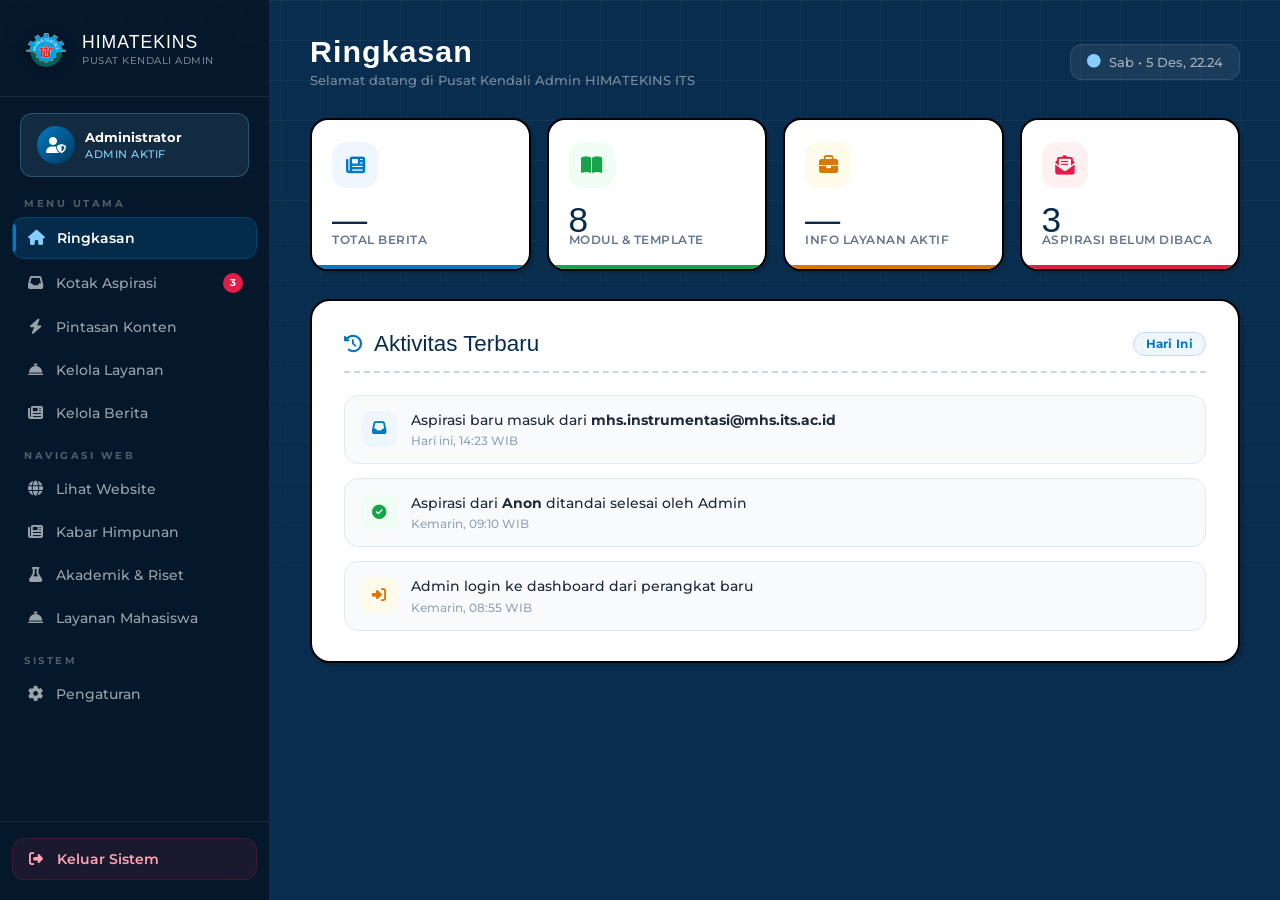
==== admin.html @ 7a8c302e "Add files via upload" ====
<!DOCTYPE html>
<html lang="id">
<head>
    <meta charset="UTF-8">
    <meta name="viewport" content="width=device-width, initial-scale=1.0">
    <title>Dashboard Admin - HIMATEKINS ITS</title>
    <link rel="icon" href="Assets/LOGO HIMATEKINS.png" type="image/png" sizes="any">
    <link href="https://fonts.googleapis.com/css2?family=Montserrat:wght@300;400;500;600;700&display=swap" rel="stylesheet">
    <link rel="stylesheet" href="https://cdnjs.cloudflare.com/ajax/libs/font-awesome/6.4.0/css/all.min.css">
    <!-- Menggunakan style.css proyek untuk variabel & font base -->
    <link rel="stylesheet" href="style.css">

    <style>
        /* ================================================================
           ADMIN DASHBOARD — Internal Style
           Selaras dengan tema HIMATEKINS: biru tua, Amidone, paper-card
        ================================================================ */

        @font-face {
            font-family: 'AmidoneGrotesk';
            src: url('Assets/AmidoneGrotesk.ttf') format('truetype'),
                 url('Assets/AmidoneGrotesk.otf') format('opentype');
            font-weight: normal;
            font-style: normal;
        }

        /* ------ Reset untuk layout admin ------ */
        html, body {
            height: 100%;
            overflow: hidden; /* Scroll hanya di dalam panel */
        }

        body.bg-dark {
            background-color: #092D4E;
        }

        /* Cutting-mat grid overlay (sama seperti bg-dark halaman utama) */
        body.bg-dark::before {
            content: '';
            position: fixed;
            inset: 0;
            z-index: 0;
            pointer-events: none;
            background-image:
                linear-gradient(rgba(255,255,255,0.06) 1px, transparent 1px),
                linear-gradient(90deg, rgba(255,255,255,0.04) 1px, transparent 1px);
            background-size: 40px 40px;
            -webkit-mask-image: linear-gradient(to bottom, rgba(0,0,0,0.9) 0%, rgba(0,0,0,0.2) 60%, transparent 100%);
            mask-image: linear-gradient(to bottom, rgba(0,0,0,0.9) 0%, rgba(0,0,0,0.2) 60%, transparent 100%);
        }

        /* ================================================================
           LAYOUT UTAMA: Sidebar + Main Area
        ================================================================ */
        .admin-shell {
            display: flex;
            height: 100vh;
            position: relative;
            z-index: 1;
        }

        /* ----------------------------------------------------------------
           SIDEBAR
        ---------------------------------------------------------------- */
        .admin-sidebar {
            width: 270px;
            flex-shrink: 0;
            background: rgba(5, 22, 38, 0.85);
            backdrop-filter: blur(20px);
            -webkit-backdrop-filter: blur(20px);
            border-right: 1px solid rgba(255,255,255,0.08);
            display: flex;
            flex-direction: column;
            padding: 0;
            overflow-y: auto;
            transition: width 0.3s ease, transform 0.3s ease;
        }

        /* Sidebar Header / Brand */
        .sidebar-brand {
            padding: 28px 24px 24px;
            border-bottom: 1px solid rgba(255,255,255,0.07);
            display: flex;
            align-items: center;
            gap: 14px;
        }

        .sidebar-brand img {
            width: 44px;
            height: 44px;
            object-fit: contain;
            filter: drop-shadow(0 2px 6px rgba(0,0,0,0.4));
        }

        .sidebar-brand-text .brand-title-admin {
            font-family: 'AmidoneGrotesk', sans-serif;
            color: #FFFFFF;
            font-size: 1.1rem;
            letter-spacing: 1px;
            display: block;
            line-height: 1;
        }

        .sidebar-brand-text .brand-sub-admin {
            font-family: 'Montserrat', sans-serif;
            color: rgba(255,255,255,0.45);
            font-size: 0.6rem;
            font-weight: 500;
            display: block;
            margin-top: 4px;
            letter-spacing: 0.5px;
            text-transform: uppercase;
        }

        /* Admin badge di bawah brand */
        .sidebar-admin-badge {
            margin: 16px 20px 0;
            background: rgba(135,206,250,0.1);
            border: 1px solid rgba(135,206,250,0.25);
            border-radius: 12px;
            padding: 12px 16px;
            display: flex;
            align-items: center;
            gap: 10px;
        }

        .sidebar-admin-badge .badge-avatar {
            width: 38px;
            height: 38px;
            background: linear-gradient(135deg, #0179C2, #00395C);
            border-radius: 50%;
            display: flex;
            align-items: center;
            justify-content: center;
            font-size: 1rem;
            color: #fff;
            flex-shrink: 0;
        }

        .sidebar-admin-badge .badge-info span {
            display: block;
            font-family: 'Montserrat', sans-serif;
        }

        .badge-info .badge-name {
            font-size: 0.82rem;
            font-weight: 700;
            color: #FFFFFF;
        }

        .badge-info .badge-role {
            font-size: 0.68rem;
            color: #87CEFA;
            font-weight: 500;
            margin-top: 2px;
            letter-spacing: 0.5px;
        }

        /* Sidebar Navigation */
        .sidebar-nav {
            padding: 20px 12px;
            flex: 1;
        }

        .sidebar-nav-label {
            font-family: 'Montserrat', sans-serif;
            font-size: 0.62rem;
            font-weight: 700;
            letter-spacing: 2.5px;
            text-transform: uppercase;
            color: rgba(255,255,255,0.3);
            padding: 0 12px;
            margin-bottom: 8px;
            margin-top: 16px;
            display: block;
        }

        .sidebar-nav-label:first-child { margin-top: 0; }

        .nav-item {
            display: flex;
            align-items: center;
            gap: 12px;
            padding: 11px 14px;
            border-radius: 12px;
            cursor: pointer;
            font-family: 'Montserrat', sans-serif;
            font-size: 0.88rem;
            font-weight: 500;
            color: rgba(255,255,255,0.6);
            transition: all 0.22s ease;
            margin-bottom: 3px;
            text-decoration: none;
            position: relative;
            border: none;
            background: transparent;
            width: 100%;
            text-align: left;
        }

        .nav-item i {
            width: 18px;
            text-align: center;
            font-size: 0.95rem;
            transition: color 0.22s ease;
        }

        .nav-item .nav-badge {
            margin-left: auto;
            background: #E11D48;
            color: #fff;
            font-size: 0.65rem;
            font-weight: 700;
            padding: 2px 7px;
            border-radius: 20px;
            line-height: 1.5;
        }

        .nav-item:hover {
            background: rgba(255,255,255,0.07);
            color: #FFFFFF;
        }

        .nav-item.active {
            background: rgba(1,121,194,0.2);
            color: #FFFFFF;
            font-weight: 600;
            border: 1px solid rgba(1,121,194,0.3);
        }

        .nav-item.active i { color: #87CEFA; }

        .nav-item.active::before {
            content: '';
            position: absolute;
            left: 0;
            top: 6px;
            bottom: 6px;
            width: 3px;
            background: #0179C2;
            border-radius: 0 3px 3px 0;
        }

        /* Sidebar Footer */
        .sidebar-footer {
            padding: 16px 12px 20px;
            border-top: 1px solid rgba(255,255,255,0.07);
        }

        .logout-btn {
            display: flex;
            align-items: center;
            gap: 12px;
            padding: 11px 14px;
            border-radius: 12px;
            background: rgba(225, 29, 72, 0.1);
            border: 1px solid rgba(225, 29, 72, 0.2);
            color: #FDA4B4;
            font-family: 'Montserrat', sans-serif;
            font-size: 0.88rem;
            font-weight: 600;
            cursor: pointer;
            transition: all 0.22s ease;
            width: 100%;
            text-align: left;
        }

        .logout-btn:hover {
            background: rgba(225, 29, 72, 0.2);
            color: #FFFFFF;
            border-color: rgba(225, 29, 72, 0.4);
        }

        .logout-btn i { width: 18px; text-align: center; }

        /* ----------------------------------------------------------------
           MAIN CONTENT AREA
        ---------------------------------------------------------------- */
        .admin-main {
            flex: 1;
            overflow-y: auto;
            padding: 36px 40px;
            display: flex;
            flex-direction: column;
            gap: 30px;
        }

        /* Top bar */
        .admin-topbar {
            display: flex;
            align-items: center;
            justify-content: space-between;
            flex-shrink: 0;
        }

        .topbar-title h1 {
            font-family: 'AmidoneGrotesk', sans-serif;
            color: #FFFFFF;
            font-size: 1.9rem;
            letter-spacing: 1px;
            line-height: 1;
        }

        .topbar-title p {
            font-family: 'Montserrat', sans-serif;
            font-size: 0.82rem;
            color: rgba(255,255,255,0.45);
            margin-top: 6px;
            font-weight: 500;
        }

        .topbar-actions {
            display: flex;
            gap: 10px;
            align-items: center;
        }

        .topbar-chip {
            display: flex;
            align-items: center;
            gap: 8px;
            padding: 9px 16px;
            background: rgba(255,255,255,0.07);
            border: 1px solid rgba(255,255,255,0.1);
            border-radius: 12px;
            color: rgba(255,255,255,0.6);
            font-size: 0.82rem;
            font-weight: 500;
            font-family: 'Montserrat', sans-serif;
        }

        .topbar-chip i { font-size: 0.85rem; color: #87CEFA; }

        /* Hamburger mobile untuk sidebar */
        .sidebar-toggle-btn {
            display: none;
            align-items: center;
            justify-content: center;
            width: 38px;
            height: 38px;
            background: rgba(255,255,255,0.08);
            border: 1px solid rgba(255,255,255,0.12);
            border-radius: 10px;
            color: #FFFFFF;
            cursor: pointer;
            font-size: 1rem;
            margin-right: 12px;
            transition: background 0.2s;
            flex-shrink: 0;
        }
        .sidebar-toggle-btn:hover { background: rgba(255,255,255,0.15); }

        /* ================================================================
           PANEL / TAB SECTIONS
        ================================================================ */
        .admin-panel {
            display: none;
            flex-direction: column;
            gap: 28px;
            animation: panelFadeIn 0.3s ease both;
        }

        .admin-panel.active { display: flex; }

        @keyframes panelFadeIn {
            from { opacity: 0; transform: translateY(12px); }
            to   { opacity: 1; transform: translateY(0); }
        }

        /* ================================================================
           PAPER CARD (konsisten dengan halaman utama)
        ================================================================ */
        .paper-card-admin {
            background: #FFFFFF;
            border: 2px solid #000000;
            border-radius: 20px;
            padding: 30px 32px;
            box-shadow: 4px 4px 0px rgba(0,0,0,0.12);
        }

        .paper-card-admin.dark-card {
            background: #072B4D;
            border-color: rgba(255,255,255,0.15);
            color: #FFFFFF;
            box-shadow: none;
        }

        .card-section-title {
            font-family: 'AmidoneGrotesk', sans-serif;
            color: #072B4D;
            font-size: 1.4rem;
            margin-bottom: 22px;
            display: flex;
            align-items: center;
            gap: 12px;
            padding-bottom: 14px;
            border-bottom: 2px dashed #CBD5E1;
        }

        .card-section-title i { color: #0179C2; font-size: 1.1rem; }
        .card-section-title .title-badge {
            margin-left: auto;
            font-family: 'Montserrat', sans-serif;
            font-size: 0.72rem;
            font-weight: 700;
            padding: 4px 12px;
            border-radius: 20px;
            background: #EFF6FF;
            color: #0179C2;
            border: 1px solid #BFDBFE;
            letter-spacing: 0.3px;
        }

        /* ================================================================
           PANEL 1: RINGKASAN / HOME ADMIN
        ================================================================ */

        /* Stat grid */
        .stat-grid {
            display: grid;
            grid-template-columns: repeat(4, 1fr);
            gap: 16px;
        }

        .stat-card {
            background: #FFFFFF;
            border: 2px solid #000000;
            border-radius: 18px;
            padding: 22px 20px;
            display: flex;
            flex-direction: column;
            gap: 14px;
            box-shadow: 3px 3px 0px rgba(0,0,0,0.1);
            transition: transform 0.2s ease, box-shadow 0.2s ease;
            position: relative;
            overflow: hidden;
        }

        .stat-card:hover {
            transform: translateY(-3px);
            box-shadow: 5px 8px 0px rgba(0,0,0,0.12);
        }

        .stat-card::after {
            content: '';
            position: absolute;
            bottom: 0; left: 0; right: 0;
            height: 4px;
            border-radius: 0 0 16px 16px;
        }

        .stat-card.c-blue::after   { background: #0179C2; }
        .stat-card.c-green::after  { background: #16A34A; }
        .stat-card.c-amber::after  { background: #D97706; }
        .stat-card.c-red::after    { background: #E11D48; }

        .stat-icon {
            width: 46px;
            height: 46px;
            border-radius: 14px;
            display: flex;
            align-items: center;
            justify-content: center;
            font-size: 1.2rem;
        }

        .stat-icon.ic-blue  { background: #EFF6FF; color: #0179C2; }
        .stat-icon.ic-green { background: #F0FDF4; color: #16A34A; }
        .stat-icon.ic-amber { background: #FFFBEB; color: #D97706; }
        .stat-icon.ic-red   { background: #FFF1F2; color: #E11D48; }

        .stat-number {
            font-family: 'AmidoneGrotesk', sans-serif;
            font-size: 2.2rem;
            color: #072B4D;
            line-height: 1;
        }

        .stat-label {
            font-family: 'Montserrat', sans-serif;
            font-size: 0.78rem;
            font-weight: 600;
            color: #64748B;
            text-transform: uppercase;
            letter-spacing: 0.5px;
            margin-top: -6px;
        }

        /* Activity feed */
        .activity-feed { display: flex; flex-direction: column; gap: 14px; }

        .activity-item {
            display: flex;
            align-items: flex-start;
            gap: 14px;
            padding: 14px 16px;
            background: #F8FAFC;
            border: 1px solid #E2E8F0;
            border-radius: 14px;
            transition: border-color 0.2s;
        }

        .activity-item:hover { border-color: #0179C2; }

        .activity-icon {
            width: 36px;
            height: 36px;
            border-radius: 10px;
            display: flex;
            align-items: center;
            justify-content: center;
            font-size: 0.9rem;
            flex-shrink: 0;
            margin-top: 1px;
        }

        .activity-icon.ai-blue  { background: #EFF6FF; color: #0179C2; }
        .activity-icon.ai-green { background: #F0FDF4; color: #16A34A; }
        .activity-icon.ai-amber { background: #FFFBEB; color: #D97706; }

        .activity-info {
            flex: 1;
            min-width: 0;
        }

        .activity-info p {
            font-family: 'Montserrat', sans-serif;
            font-size: 0.85rem;
            color: #1E293B;
            font-weight: 500;
            line-height: 1.5;
        }

        .activity-info span {
            font-size: 0.72rem;
            color: #94A3B8;
            font-weight: 500;
        }

        /* ================================================================
           PANEL 2: KOTAK ASPIRASI
        ================================================================ */
        .aspirasi-toolbar {
            display: flex;
            align-items: center;
            gap: 12px;
            margin-bottom: 4px;
        }

        .toolbar-search {
            flex: 1;
            display: flex;
            align-items: center;
            gap: 10px;
            padding: 10px 16px;
            background: #F1F5F9;
            border: 1.5px solid #CBD5E1;
            border-radius: 12px;
            transition: border-color 0.2s;
        }

        .toolbar-search:focus-within { border-color: #0179C2; }
        .toolbar-search i { color: #94A3B8; font-size: 0.9rem; }

        .toolbar-search input {
            border: none;
            background: transparent;
            font-family: 'Montserrat', sans-serif;
            font-size: 0.88rem;
            color: #1E293B;
            outline: none;
            width: 100%;
        }

        .toolbar-search input::placeholder { color: #94A3B8; }

        .toolbar-filter {
            padding: 10px 18px;
            background: #F1F5F9;
            border: 1.5px solid #CBD5E1;
            border-radius: 12px;
            font-family: 'Montserrat', sans-serif;
            font-size: 0.85rem;
            font-weight: 600;
            color: #475569;
            cursor: pointer;
            display: flex;
            align-items: center;
            gap: 8px;
            transition: all 0.2s;
        }

        .toolbar-filter:hover { border-color: #0179C2; color: #0179C2; }

        /* Aspirasi List */
        .aspirasi-list-admin { display: flex; flex-direction: column; gap: 16px; }

        .asp-card {
            background: #F8FAFC;
            border: 1.5px solid #E2E8F0;
            border-radius: 16px;
            padding: 20px 22px;
            transition: all 0.22s ease;
            position: relative;
        }

        .asp-card:hover {
            border-color: #072B4D;
            background: #FFFFFF;
            box-shadow: 0 4px 14px rgba(0,0,0,0.06);
        }

        .asp-card.asp-done {
            opacity: 0.55;
            border-style: dashed;
        }

        .asp-card-header {
            display: flex;
            align-items: center;
            gap: 10px;
            margin-bottom: 12px;
            flex-wrap: wrap;
        }

        .asp-avatar {
            width: 36px;
            height: 36px;
            border-radius: 50%;
            background: linear-gradient(135deg, #0179C2, #00395C);
            display: flex;
            align-items: center;
            justify-content: center;
            color: #fff;
            font-size: 0.85rem;
            flex-shrink: 0;
        }

        .asp-sender {
            flex: 1;
            min-width: 0;
        }

        .asp-sender .asp-name {
            font-family: 'Montserrat', sans-serif;
            font-size: 0.88rem;
            font-weight: 700;
            color: #072B4D;
            display: block;
        }

        .asp-sender .asp-email {
            font-family: 'Montserrat', sans-serif;
            font-size: 0.72rem;
            color: #64748B;
            display: block;
            margin-top: 1px;
        }

        .asp-timestamp {
            font-family: 'Montserrat', sans-serif;
            font-size: 0.72rem;
            color: #94A3B8;
            font-weight: 500;
            white-space: nowrap;
        }

        .asp-status-dot {
            width: 8px;
            height: 8px;
            border-radius: 50%;
            background: #E11D48;
            flex-shrink: 0;
            box-shadow: 0 0 0 3px rgba(225,29,72,0.15);
        }

        .asp-status-dot.done { background: #16A34A; box-shadow: 0 0 0 3px rgba(22,163,74,0.15); }

        .asp-text {
            font-family: 'Montserrat', sans-serif;
            font-size: 0.9rem;
            color: #334155;
            line-height: 1.65;
            margin-bottom: 16px;
            border-left: 3px solid #E2E8F0;
            padding-left: 14px;
        }

        .asp-card-footer {
            display: flex;
            align-items: center;
            gap: 10px;
            flex-wrap: wrap;
        }

        .asp-file-chip {
            display: inline-flex;
            align-items: center;
            gap: 7px;
            padding: 7px 14px;
            background: #EFF6FF;
            color: #0179C2;
            border: 1px solid #BFDBFE;
            border-radius: 8px;
            font-size: 0.8rem;
            font-weight: 600;
            text-decoration: none;
            transition: all 0.2s;
            font-family: 'Montserrat', sans-serif;
        }

        .asp-file-chip:hover { background: #0179C2; color: #fff; border-color: #0179C2; }

        .asp-action-group { display: flex; gap: 8px; margin-left: auto; }

        .asp-btn {
            padding: 8px 16px;
            border-radius: 9px;
            border: 1.5px solid;
            font-family: 'Montserrat', sans-serif;
            font-size: 0.8rem;
            font-weight: 600;
            cursor: pointer;
            display: flex;
            align-items: center;
            gap: 7px;
            transition: all 0.2s;
        }

        .asp-btn.btn-done {
            background: #F0FDF4;
            color: #16A34A;
            border-color: #BBF7D0;
        }

        .asp-btn.btn-done:hover {
            background: #16A34A;
            color: #fff;
            border-color: #16A34A;
        }

        .asp-btn.btn-delete {
            background: #FFF1F2;
            color: #E11D48;
            border-color: #FECDD3;
        }

        .asp-btn.btn-delete:hover {
            background: #E11D48;
            color: #fff;
            border-color: #E11D48;
        }

        .asp-btn.btn-done.is-done {
            background: #DCFCE7;
            color: #15803D;
            border-color: #86EFAC;
        }

        /* Empty state */
        .empty-state {
            text-align: center;
            padding: 50px 20px;
            color: #94A3B8;
        }
        .empty-state i { font-size: 3rem; margin-bottom: 16px; display: block; color: #CBD5E1; }
        .empty-state p { font-size: 0.9rem; font-family: 'Montserrat', sans-serif; font-weight: 500; }

        /* ================================================================
           PANEL 3: PINTASAN MANAJEMEN KONTEN
        ================================================================ */
        .info-banner {
            background: #EFF6FF;
            border: 1.5px solid #BFDBFE;
            border-radius: 14px;
            padding: 16px 20px;
            display: flex;
            align-items: flex-start;
            gap: 14px;
            margin-bottom: 4px;
        }

        .info-banner i { color: #0179C2; font-size: 1.1rem; margin-top: 2px; flex-shrink: 0; }

        .info-banner p {
            font-family: 'Montserrat', sans-serif;
            font-size: 0.85rem;
            color: #1E40AF;
            line-height: 1.6;
            font-weight: 500;
        }

        .shortcut-grid {
            display: grid;
            grid-template-columns: repeat(3, 1fr);
            gap: 20px;
        }

        .shortcut-card {
            background: #FFFFFF;
            border: 2px solid #000000;
            border-radius: 20px;
            padding: 28px 24px;
            text-decoration: none;
            display: flex;
            flex-direction: column;
            gap: 16px;
            box-shadow: 3px 3px 0px rgba(0,0,0,0.1);
            transition: transform 0.2s ease, box-shadow 0.2s ease;
            position: relative;
            overflow: hidden;
        }

        .shortcut-card:hover {
            transform: translateY(-4px) translateX(-2px);
            box-shadow: 6px 8px 0px rgba(0,0,0,0.15);
        }

        .shortcut-card::before {
            content: '';
            position: absolute;
            top: 0; left: 0; right: 0;
            height: 5px;
        }

        .sc-blue::before   { background: linear-gradient(90deg, #0179C2, #3582A9); }
        .sc-teal::before   { background: linear-gradient(90deg, #0D9488, #14B8A6); }
        .sc-violet::before { background: linear-gradient(90deg, #7C3AED, #A78BFA); }

        .shortcut-icon {
            width: 52px;
            height: 52px;
            border-radius: 15px;
            display: flex;
            align-items: center;
            justify-content: center;
            font-size: 1.4rem;
        }

        .shortcut-icon.si-blue   { background: #EFF6FF; color: #0179C2; }
        .shortcut-icon.si-teal   { background: #F0FDFA; color: #0D9488; }
        .shortcut-icon.si-violet { background: #F5F3FF; color: #7C3AED; }

        .shortcut-info h3 {
            font-family: 'AmidoneGrotesk', sans-serif;
            font-size: 1.05rem;
            color: #072B4D;
            margin-bottom: 6px;
        }

        .shortcut-info p {
            font-family: 'Montserrat', sans-serif;
            font-size: 0.8rem;
            color: #64748B;
            line-height: 1.55;
        }

        .shortcut-features {
            display: flex;
            flex-direction: column;
            gap: 7px;
            border-top: 1.5px dashed #E2E8F0;
            padding-top: 14px;
        }

        .shortcut-feature {
            display: flex;
            align-items: center;
            gap: 8px;
            font-family: 'Montserrat', sans-serif;
            font-size: 0.78rem;
            color: #475569;
            font-weight: 500;
        }

        .shortcut-feature i { font-size: 0.7rem; color: #16A34A; }

        .shortcut-link-row {
            display: flex;
            align-items: center;
            justify-content: space-between;
            padding-top: 4px;
        }

        .shortcut-open {
            font-family: 'Montserrat', sans-serif;
            font-size: 0.8rem;
            font-weight: 700;
            color: #0179C2;
            display: flex;
            align-items: center;
            gap: 6px;
        }

        .shortcut-open i { font-size: 0.75rem; transition: transform 0.2s; }
        .shortcut-card:hover .shortcut-open i { transform: translateX(4px); }

        /* ================================================================
           PANEL 4: PENGATURAN
        ================================================================ */
        .settings-grid {
            display: grid;
            grid-template-columns: 1fr 1fr;
            gap: 20px;
        }

        .setting-item {
            display: flex;
            align-items: center;
            justify-content: space-between;
            padding: 18px 20px;
            background: #F8FAFC;
            border: 1px solid #E2E8F0;
            border-radius: 14px;
        }

        .setting-left {
            display: flex;
            align-items: center;
            gap: 14px;
        }

        .setting-icon {
            width: 40px;
            height: 40px;
            border-radius: 12px;
            background: #EFF6FF;
            color: #0179C2;
            display: flex;
            align-items: center;
            justify-content: center;
            font-size: 0.95rem;
        }

        .setting-label {
            font-family: 'Montserrat', sans-serif;
        }

        .setting-label strong {
            font-size: 0.88rem;
            color: #1E293B;
            display: block;
        }

        .setting-label span {
            font-size: 0.75rem;
            color: #94A3B8;
        }

        /* Toggle switch */
        .toggle {
            position: relative;
            width: 44px;
            height: 24px;
        }

        .toggle input { opacity: 0; width: 0; height: 0; }

        .toggle-track {
            position: absolute;
            inset: 0;
            background: #CBD5E1;
            border-radius: 12px;
            cursor: pointer;
            transition: background 0.25s;
        }

        .toggle-track::after {
            content: '';
            position: absolute;
            left: 3px;
            top: 3px;
            width: 18px;
            height: 18px;
            border-radius: 50%;
            background: #fff;
            box-shadow: 0 1px 3px rgba(0,0,0,0.2);
            transition: transform 0.25s;
        }

        .toggle input:checked + .toggle-track { background: #0179C2; }
        .toggle input:checked + .toggle-track::after { transform: translateX(20px); }

        /* ================================================================
           OVERLAY untuk mobile sidebar
        ================================================================ */
        .sidebar-overlay {
            display: none;
            position: fixed;
            inset: 0;
            background: rgba(0,0,0,0.5);
            z-index: 99;
        }

        .sidebar-overlay.visible { display: block; }

        /* ================================================================
           RESPONSIVE
        ================================================================ */
        @media (max-width: 1024px) {
            .stat-grid { grid-template-columns: repeat(2, 1fr); }
            .shortcut-grid { grid-template-columns: repeat(2, 1fr); }
            .settings-grid { grid-template-columns: 1fr; }
        }

        @media (max-width: 900px) {
            html, body { overflow: auto; }

            .admin-sidebar {
                position: fixed;
                left: 0; top: 0; bottom: 0;
                z-index: 100;
                transform: translateX(-100%);
                width: 260px;
            }

            .admin-sidebar.open { transform: translateX(0); }

            .admin-main { padding: 20px 20px; }
            .sidebar-toggle-btn { display: flex; }

            .topbar-chip { display: none; }
        }

        @media (max-width: 600px) {
            .stat-grid { grid-template-columns: 1fr 1fr; }
            .shortcut-grid { grid-template-columns: 1fr; }
            .asp-card-header { flex-wrap: wrap; }
            .asp-action-group { width: 100%; margin-left: 0; }
            .asp-btn { flex: 1; justify-content: center; }
            .admin-main { padding: 16px; }
        }
        /* ================================================================
           PANEL KELOLA LAYANAN
        ================================================================ */
        .layanan-filter-tabs {
            display: flex;
            gap: 8px;
            margin-bottom: 20px;
            flex-wrap: wrap;
        }

        .btn-filter-layanan {
            padding: 9px 20px;
            border-radius: 20px;
            border: 1.5px solid #CBD5E1;
            background: #F1F5F9;
            font-family: 'Montserrat', sans-serif;
            font-size: 0.82rem;
            font-weight: 600;
            color: #475569;
            cursor: pointer;
            transition: all 0.2s;
        }

        .btn-filter-layanan.active,
        .btn-filter-layanan:hover {
            background: #072B4D;
            color: #FFFFFF;
            border-color: #072B4D;
        }

        .layanan-form-grid {
            display: grid;
            grid-template-columns: 1fr 1fr;
            gap: 16px;
            margin-bottom: 20px;
        }

        .layanan-form-grid .full-width { grid-column: 1 / -1; }

        .form-field label {
            display: block;
            font-family: 'Montserrat', sans-serif;
            font-size: 0.78rem;
            font-weight: 700;
            color: #072B4D;
            margin-bottom: 7px;
            text-transform: uppercase;
            letter-spacing: 0.5px;
        }

        .form-field input,
        .form-field select,
        .form-field textarea {
            width: 100%;
            padding: 11px 14px;
            border-radius: 10px;
            border: 1.5px solid #CBD5E1;
            background: #F8FAFC;
            font-family: 'Montserrat', sans-serif;
            font-size: 0.88rem;
            color: #1E293B;
            outline: none;
            transition: border-color 0.2s;
            box-sizing: border-box;
        }

        .form-field input:focus,
        .form-field select:focus,
        .form-field textarea:focus {
            border-color: #0179C2;
            background: #FFFFFF;
        }

        .form-field textarea { resize: vertical; min-height: 80px; }

        .btn-simpan-layanan {
            padding: 12px 28px;
            background: #072B4D;
            color: #FFFFFF;
            border: none;
            border-radius: 12px;
            font-family: 'Montserrat', sans-serif;
            font-size: 0.88rem;
            font-weight: 700;
            cursor: pointer;
            display: flex;
            align-items: center;
            gap: 8px;
            transition: background 0.2s;
        }

        .btn-simpan-layanan:hover { background: #0179C2; }
        .btn-simpan-layanan:disabled { opacity: 0.6; cursor: not-allowed; }

        /* Layanan Admin Card List */
        #list-layanan-admin { display: flex; flex-direction: column; gap: 14px; margin-top: 8px; }

        .layanan-admin-card {
            display: flex;
            align-items: flex-start;
            gap: 16px;
            padding: 18px 20px;
            background: #F8FAFC;
            border: 1.5px solid #E2E8F0;
            border-radius: 14px;
            transition: border-color 0.2s;
        }

        .layanan-admin-card:hover { border-color: #0179C2; background: #FFFFFF; }

        .lac-info { flex: 1; min-width: 0; }

        .lac-badge {
            display: inline-block;
            font-family: 'Montserrat', sans-serif;
            font-size: 0.65rem;
            font-weight: 700;
            padding: 3px 10px;
            border-radius: 20px;
            text-transform: uppercase;
            letter-spacing: 0.5px;
            margin-bottom: 8px;
        }

        .lac-badge--beasiswa { background: #EFF6FF; color: #0179C2; border: 1px solid #BFDBFE; }
        .lac-badge--lomba    { background: #F0FDF4; color: #16A34A; border: 1px solid #BBF7D0; }
        .lac-badge--magang   { background: #FFFBEB; color: #D97706; border: 1px solid #FDE68A; }

        .lac-judul {
            font-size: 1rem;
            color: #072B4D;
            margin-bottom: 5px;
        }

        .lac-desc {
            font-size: 0.82rem;
            color: #64748B;
            line-height: 1.55;
            margin-bottom: 6px;
        }

        .lac-link {
            font-size: 0.78rem;
            color: #0179C2;
            text-decoration: none;
            display: inline-flex;
            align-items: center;
            gap: 5px;
        }

        .lac-link:hover { text-decoration: underline; }

        .lac-hapus {
            padding: 8px 12px;
            background: #FFF1F2;
            border: 1.5px solid #FECDD3;
            border-radius: 10px;
            color: #E11D48;
            cursor: pointer;
            font-size: 0.9rem;
            transition: all 0.2s;
            flex-shrink: 0;
        }

        .lac-hapus:hover { background: #E11D48; color: #fff; border-color: #E11D48; }

        /* Stat layanan live */
        #stat-layanan-aktif { transition: all 0.3s; }

        /* ================================================================
           PANEL KELOLA BERITA
        ================================================================ */
        .berita-form-grid {
            display: grid;
            grid-template-columns: 1fr 1fr;
            gap: 16px;
            margin-bottom: 20px;
        }
        .berita-form-grid .full-width { grid-column: 1 / -1; }

        /* Berita Admin Card List */
        #list-berita-admin { display: flex; flex-direction: column; gap: 14px; margin-top: 8px; }

        .berita-admin-card {
            display: flex;
            align-items: flex-start;
            gap: 16px;
            padding: 18px 20px;
            background: #F8FAFC;
            border: 1.5px solid #E2E8F0;
            border-radius: 14px;
            transition: border-color 0.2s;
        }

        .berita-admin-card:hover { border-color: #0179C2; background: #FFFFFF; }

        .bac-foto {
            width: 90px;
            height: 72px;
            border-radius: 10px;
            object-fit: cover;
            flex-shrink: 0;
            background: #E2E8F0;
            display: flex;
            align-items: center;
            justify-content: center;
            color: #94A3B8;
            font-size: 1.5rem;
            overflow: hidden;
        }

        .bac-foto img { width: 100%; height: 100%; object-fit: cover; }

        .bac-info { flex: 1; min-width: 0; }

        .bac-judul {
            font-size: 1rem;
            color: #072B4D;
            margin-bottom: 5px;
        }

        .bac-kutipan {
            font-family: 'Montserrat', sans-serif;
            font-size: 0.82rem;
            color: #64748B;
            line-height: 1.55;
            margin-bottom: 5px;
            display: -webkit-box;
            -webkit-line-clamp: 2;
            -webkit-box-orient: vertical;
            overflow: hidden;
        }

        .bac-tanggal {
            font-family: 'Montserrat', sans-serif;
            font-size: 0.72rem;
            color: #94A3B8;
        }

        .bac-hapus {
            padding: 8px 12px;
            background: #FFF1F2;
            border: 1.5px solid #FECDD3;
            border-radius: 10px;
            color: #E11D48;
            cursor: pointer;
            font-size: 0.9rem;
            transition: all 0.2s;
            flex-shrink: 0;
        }

        .bac-hapus:hover { background: #E11D48; color: #fff; border-color: #E11D48; }

        /* Preview foto URL */
        .foto-preview-wrap {
            margin-top: 8px;
        }
        .foto-preview-wrap img {
            max-height: 120px;
            border-radius: 10px;
            border: 1.5px solid #E2E8F0;
            display: none;
        }

    </style>
</head>

<body class="bg-dark">
<!-- Overlay untuk tutup sidebar di mobile -->
<div class="sidebar-overlay" id="sidebar-overlay"></div>

<div class="admin-shell">

    <!-- ====================================================
         SIDEBAR
    ==================================================== -->
    <aside class="admin-sidebar" id="admin-sidebar">

        <!-- Brand -->
        <div class="sidebar-brand">
            <img src="Assets/LOGO HIMATEKINS.png" alt="Logo HIMATEKINS">
            <div class="sidebar-brand-text">
                <span class="brand-title-admin">HIMATEKINS</span>
                <span class="brand-sub-admin">Pusat Kendali Admin</span>
            </div>
        </div>

        <!-- Admin Badge -->
        <div class="sidebar-admin-badge">
            <div class="badge-avatar"><i class="fas fa-user-shield"></i></div>
            <div class="badge-info">
                <span class="badge-name" id="sidebar-admin-name">Administrator</span>
                <span class="badge-role">ADMIN AKTIF</span>
            </div>
        </div>

        <!-- Navigation -->
        <nav class="sidebar-nav">
            <span class="sidebar-nav-label">Menu Utama</span>

            <button class="nav-item active" data-target="panel-ringkasan">
                <i class="fas fa-home"></i>
                Ringkasan
            </button>
            <button class="nav-item" data-target="panel-aspirasi">
                <i class="fas fa-inbox"></i>
                Kotak Aspirasi
                <span class="nav-badge" id="badge-aspirasi">3</span>
            </button>
            <button class="nav-item" data-target="panel-pintasan">
                <i class="fas fa-bolt"></i>
                Pintasan Konten
            </button>
            <button class="nav-item" data-target="panel-layanan">
                <i class="fas fa-concierge-bell"></i>
                Kelola Layanan
            </button>
            <button class="nav-item" data-target="panel-berita">
                <i class="fas fa-newspaper"></i>
                Kelola Berita
            </button>

            <span class="sidebar-nav-label">Navigasi Web</span>

            <a href="index.html" class="nav-item" target="_blank">
                <i class="fas fa-globe"></i>
                Lihat Website
            </a>
            <a href="kabar.html" class="nav-item" target="_blank">
                <i class="fas fa-newspaper"></i>
                Kabar Himpunan
            </a>
            <a href="akademik.html" class="nav-item" target="_blank">
                <i class="fas fa-flask"></i>
                Akademik & Riset
            </a>
            <a href="layanan.html" class="nav-item" target="_blank">
                <i class="fas fa-concierge-bell"></i>
                Layanan Mahasiswa
            </a>

            <span class="sidebar-nav-label">Sistem</span>

            <button class="nav-item" data-target="panel-pengaturan">
                <i class="fas fa-cog"></i>
                Pengaturan
            </button>
        </nav>

        <!-- Logout -->
        <div class="sidebar-footer">
            <button class="logout-btn" id="btn-logout">
                <i class="fas fa-sign-out-alt"></i>
                Keluar Sistem
            </button>
        </div>

    </aside>

    <!-- ====================================================
         MAIN CONTENT
    ==================================================== -->
    <main class="admin-main">

        <!-- TOP BAR -->
        <div class="admin-topbar">
            <div style="display:flex; align-items:center; gap:0;">
                <button class="sidebar-toggle-btn" id="sidebar-toggle">
                    <i class="fas fa-bars"></i>
                </button>
                <div class="topbar-title">
                    <h1 class="font-amidone" id="topbar-heading">Ringkasan</h1>
                    <p class="font-montserrat" id="topbar-sub">Selamat datang di Pusat Kendali Admin HIMATEKINS ITS</p>
                </div>
            </div>
            <div class="topbar-actions">
                <div class="topbar-chip font-montserrat">
                    <i class="fas fa-circle"></i>
                    <span id="topbar-datetime">—</span>
                </div>
            </div>
        </div>

        <!-- ============================================================
             PANEL 1: RINGKASAN
        ============================================================ -->
        <div class="admin-panel active" id="panel-ringkasan">

            <!-- Stat Cards -->
            <div class="stat-grid">
                <div class="stat-card c-blue">
                    <div class="stat-icon ic-blue"><i class="fas fa-newspaper"></i></div>
                    <div>
                        <div class="stat-number font-amidone" id="stat-total-berita">—</div>
                        <div class="stat-label font-montserrat">Total Berita</div>
                    </div>
                </div>
                <div class="stat-card c-green">
                    <div class="stat-icon ic-green"><i class="fas fa-book-open"></i></div>
                    <div>
                        <div class="stat-number font-amidone">8</div>
                        <div class="stat-label font-montserrat">Modul & Template</div>
                    </div>
                </div>
                <div class="stat-card c-amber">
                    <div class="stat-icon ic-amber"><i class="fas fa-briefcase"></i></div>
                    <div>
                        <div class="stat-number font-amidone" id="stat-layanan-aktif">—</div>
                        <div class="stat-label font-montserrat">Info Layanan Aktif</div>
                    </div>
                </div>
                <div class="stat-card c-red">
                    <div class="stat-icon ic-red"><i class="fas fa-envelope-open-text"></i></div>
                    <div>
                        <div class="stat-number font-amidone" id="stat-asp-belum">3</div>
                        <div class="stat-label font-montserrat">Aspirasi Belum Dibaca</div>
                    </div>
                </div>
            </div>

            <!-- Aktivitas Terbaru -->
            <div class="paper-card-admin">
                <div class="card-section-title font-amidone">
                    <i class="fas fa-clock-rotate-left"></i>
                    Aktivitas Terbaru
                    <span class="title-badge">Hari Ini</span>
                </div>
                <div class="activity-feed">
                    <div class="activity-item">
                        <div class="activity-icon ai-blue"><i class="fas fa-inbox"></i></div>
                        <div class="activity-info">
                            <p>Aspirasi baru masuk dari <strong>mhs.instrumentasi@mhs.its.ac.id</strong></p>
                            <span>Hari ini, 14:23 WIB</span>
                        </div>
                    </div>
                    <div class="activity-item">
                        <div class="activity-icon ai-green"><i class="fas fa-check-circle"></i></div>
                        <div class="activity-info">
                            <p>Aspirasi dari <strong>Anon</strong> ditandai selesai oleh Admin</p>
                            <span>Kemarin, 09:10 WIB</span>
                        </div>
                    </div>
                    <div class="activity-item">
                        <div class="activity-icon ai-amber"><i class="fas fa-sign-in-alt"></i></div>
                        <div class="activity-info">
                            <p>Admin login ke dashboard dari perangkat baru</p>
                            <span>Kemarin, 08:55 WIB</span>
                        </div>
                    </div>
                </div>
            </div>

        </div>

        <!-- ============================================================
             PANEL 2: KOTAK ASPIRASI
        ============================================================ -->
        <div class="admin-panel" id="panel-aspirasi">
            <div class="paper-card-admin">
                <div class="card-section-title font-amidone">
                    <i class="fas fa-inbox"></i>
                    Kotak Aspirasi Masuk
                    <span class="title-badge" id="asp-count-badge">3 Belum Dibaca</span>
                </div>

                <!-- Toolbar -->
                <div class="aspirasi-toolbar">
                    <div class="toolbar-search">
                        <i class="fas fa-search"></i>
                        <input type="text" id="asp-search" placeholder="Cari aspirasi...">
                    </div>
                    <button class="toolbar-filter font-montserrat" id="btn-filter-all">
                        <i class="fas fa-filter"></i> Semua
                    </button>
                    <button class="toolbar-filter font-montserrat" id="btn-filter-unread">
                        <i class="fas fa-dot-circle"></i> Belum Selesai
                    </button>
                </div>

                <!-- Aspirasi Cards — diisi otomatis dari Firestore -->
                <div class="aspirasi-list-admin" id="asp-list">
                    <p class="font-montserrat" style="color:#94A3B8; text-align:center; padding:30px 0;">
                        <i class="fas fa-spinner fa-spin" style="font-size:1.5rem; display:block; margin-bottom:10px;"></i>
                        Memuat aspirasi...
                    </p>
                </div>
            </div>
        </div>

        <!-- ============================================================
             PANEL 3: PINTASAN KONTEN
        ============================================================ -->
        <div class="admin-panel" id="panel-pintasan">

            <div class="info-banner">
                <i class="fas fa-info-circle"></i>
                <p class="font-montserrat">
                    <strong>Cara Kerja Manajemen Konten:</strong> Tombol <strong>Tambah (+)</strong>, <strong>Edit</strong>, dan <strong>Hapus</strong> akan otomatis muncul di halaman terkait saat Anda terdeteksi sebagai Admin. Klik kartu di bawah untuk langsung menuju halaman pengelolaan konten.
                </p>
            </div>

            <div class="shortcut-grid">

                <!-- Kabar Himpunan -->
                <a href="kabar.html" class="shortcut-card sc-blue" target="_blank">
                    <div class="shortcut-icon si-blue"><i class="fas fa-newspaper"></i></div>
                    <div class="shortcut-info">
                        <h3>Kabar Himpunan</h3>
                        <p>Kelola berita, rilis resmi, dan dokumentasi kegiatan HIMATEKINS ITS.</p>
                    </div>
                    <div class="shortcut-features">
                        <div class="shortcut-feature font-montserrat">
                            <i class="fas fa-check-circle"></i> Tambah berita baru
                        </div>
                        <div class="shortcut-feature font-montserrat">
                            <i class="fas fa-check-circle"></i> Edit & hapus berita
                        </div>
                        <div class="shortcut-feature font-montserrat">
                            <i class="fas fa-check-circle"></i> Upload foto dokumentasi
                        </div>
                    </div>
                    <div class="shortcut-link-row">
                        <span class="shortcut-open font-montserrat">
                            Buka Kabar.html <i class="fas fa-arrow-right"></i>
                        </span>
                    </div>
                </a>

                <!-- Akademik & Riset -->
                <a href="akademik.html" class="shortcut-card sc-teal" target="_blank">
                    <div class="shortcut-icon si-teal"><i class="fas fa-flask"></i></div>
                    <div class="shortcut-info">
                        <h3>Akademik & Riset</h3>
                        <p>Upload dan kelola modul praktikum, template laporan, serta profil laboratorium.</p>
                    </div>
                    <div class="shortcut-features">
                        <div class="shortcut-feature font-montserrat">
                            <i class="fas fa-check-circle"></i> Upload modul baru
                        </div>
                        <div class="shortcut-feature font-montserrat">
                            <i class="fas fa-check-circle"></i> Update template laporan
                        </div>
                        <div class="shortcut-feature font-montserrat">
                            <i class="fas fa-check-circle"></i> Edit profil laboratorium
                        </div>
                    </div>
                    <div class="shortcut-link-row">
                        <span class="shortcut-open font-montserrat">
                            Buka Akademik.html <i class="fas fa-arrow-right"></i>
                        </span>
                    </div>
                </a>

                <!-- Layanan Mahasiswa -->
                <a href="layanan.html" class="shortcut-card sc-violet" target="_blank">
                    <div class="shortcut-icon si-violet"><i class="fas fa-concierge-bell"></i></div>
                    <div class="shortcut-info">
                        <h3>Layanan Mahasiswa</h3>
                        <p>Tambah dan perbarui informasi beasiswa, lowongan magang, dan info lomba/kompetisi.</p>
                    </div>
                    <div class="shortcut-features">
                        <div class="shortcut-feature font-montserrat">
                            <i class="fas fa-check-circle"></i> Tambah info beasiswa
                        </div>
                        <div class="shortcut-feature font-montserrat">
                            <i class="fas fa-check-circle"></i> Post lowongan magang baru
                        </div>
                        <div class="shortcut-feature font-montserrat">
                            <i class="fas fa-check-circle"></i> Update info lomba
                        </div>
                    </div>
                    <div class="shortcut-link-row">
                        <span class="shortcut-open font-montserrat">
                            Buka Layanan.html <i class="fas fa-arrow-right"></i>
                        </span>
                    </div>
                </a>

            </div>
        </div>

        <!-- ============================================================
             PANEL 4: PENGATURAN
        ============================================================ -->
        <div class="admin-panel" id="panel-pengaturan">
            <div class="paper-card-admin">
                <div class="card-section-title font-amidone">
                    <i class="fas fa-cog"></i>
                    Pengaturan Sistem
                </div>
                <div class="settings-grid">
                    <div class="setting-item">
                        <div class="setting-left">
                            <div class="setting-icon"><i class="fas fa-bell"></i></div>
                            <div class="setting-label">
                                <strong class="font-montserrat">Notifikasi Email</strong>
                                <span class="font-montserrat">Kirim email saat aspirasi baru masuk</span>
                            </div>
                        </div>
                        <label class="toggle">
                            <input type="checkbox" checked>
                            <div class="toggle-track"></div>
                        </label>
                    </div>
                    <div class="setting-item">
                        <div class="setting-left">
                            <div class="setting-icon"><i class="fas fa-user-secret"></i></div>
                            <div class="setting-label">
                                <strong class="font-montserrat">Izinkan Kiriman Anonim</strong>
                                <span class="font-montserrat">Mahasiswa boleh kirim aspirasi tanpa nama</span>
                            </div>
                        </div>
                        <label class="toggle">
                            <input type="checkbox" checked>
                            <div class="toggle-track"></div>
                        </label>
                    </div>
                    <div class="setting-item">
                        <div class="setting-left">
                            <div class="setting-icon"><i class="fas fa-paperclip"></i></div>
                            <div class="setting-label">
                                <strong class="font-montserrat">Izinkan Lampiran File</strong>
                                <span class="font-montserrat">Mahasiswa dapat melampirkan file</span>
                            </div>
                        </div>
                        <label class="toggle">
                            <input type="checkbox" checked>
                            <div class="toggle-track"></div>
                        </label>
                    </div>
                    <div class="setting-item">
                        <div class="setting-left">
                            <div class="setting-icon"><i class="fas fa-shield-alt"></i></div>
                            <div class="setting-label">
                                <strong class="font-montserrat">Mode Maintenance</strong>
                                <span class="font-montserrat">Sembunyikan website dari publik</span>
                            </div>
                        </div>
                        <label class="toggle">
                            <input type="checkbox">
                            <div class="toggle-track"></div>
                        </label>
                    </div>
                </div>
            </div>

            <!-- Info Akun -->
            <div class="paper-card-admin">
                <div class="card-section-title font-amidone">
                    <i class="fas fa-id-card"></i>
                    Info Akun Admin
                </div>
                <div style="display:flex; flex-direction:column; gap:14px;">
                    <div class="setting-item">
                        <div class="setting-left">
                            <div class="setting-icon"><i class="fas fa-envelope"></i></div>
                            <div class="setting-label">
                                <strong class="font-montserrat">Email Admin</strong>
                                <span class="font-montserrat" id="settings-email">—</span>
                            </div>
                        </div>
                    </div>
                    <div class="setting-item">
                        <div class="setting-left">
                            <div class="setting-icon"><i class="fas fa-database"></i></div>
                            <div class="setting-label">
                                <strong class="font-montserrat">Database</strong>
                                <span class="font-montserrat">Firebase Firestore (Siap diintegrasikan)</span>
                            </div>
                        </div>
                        <span style="font-size:0.75rem;color:#16A34A;font-weight:700;font-family:'Montserrat',sans-serif;background:#F0FDF4;padding:4px 10px;border-radius:8px;border:1px solid #BBF7D0;">
                            SIAP
                        </span>
                    </div>
                </div>
            </div>
        </div>

        <!-- ============================================================
             PANEL 5: KELOLA LAYANAN (Beasiswa, Lomba, Magang)
        ============================================================ -->
        <div class="admin-panel" id="panel-layanan">

            <!-- Form Tambah -->
            <div class="paper-card-admin">
                <div class="card-section-title font-amidone">
                    <i class="fas fa-plus-circle"></i>
                    Tambah Info Baru
                </div>
                <form id="form-tambah-layanan">
                    <div class="layanan-form-grid">
                        <div class="form-field">
                            <label>Judul</label>
                            <input type="text" id="inp-judul" required placeholder="Contoh: Beasiswa Djarum 2026">
                        </div>
                        <div class="form-field">
                            <label>Kategori</label>
                            <select id="inp-kategori" required>
                                <option value="beasiswa">Beasiswa</option>
                                <option value="lomba">Lomba</option>
                                <option value="magang">Magang</option>
                            </select>
                        </div>
                        <div class="form-field full-width">
                            <label>Deskripsi</label>
                            <textarea id="inp-deskripsi" required placeholder="Tulis detail informasi di sini..."></textarea>
                        </div>
                        <div class="form-field full-width">
                            <label>Link (opsional)</label>
                            <input type="url" id="inp-link" placeholder="https://...">
                        </div>
                    </div>
                    <button type="submit" class="btn-simpan-layanan font-montserrat">
                        <i class="fas fa-save"></i> Simpan ke Database
                    </button>
                </form>
            </div>

            <!-- List Data -->
            <div class="paper-card-admin">
                <div class="card-section-title font-amidone">
                    <i class="fas fa-list"></i>
                    Data Tersimpan
                    <span class="title-badge" id="badge-jumlah-layanan">0 item</span>
                </div>

                <div class="layanan-filter-tabs">
                    <button class="btn-filter-layanan active" data-kategori="beasiswa">Beasiswa</button>
                    <button class="btn-filter-layanan" data-kategori="lomba">Lomba</button>
                    <button class="btn-filter-layanan" data-kategori="magang">Magang</button>
                </div>

                <div id="list-layanan-admin">
                    <p class="font-montserrat" style="color:#94A3B8; padding:20px 0;">Memuat data...</p>
                </div>
            </div>

        </div>

        <!-- ============================================================
             PANEL 6: KELOLA BERITA (Kabar Himpunan)
        ============================================================ -->
        <div class="admin-panel" id="panel-berita">

            <!-- Form Tambah Berita -->
            <div class="paper-card-admin">
                <div class="card-section-title font-amidone">
                    <i class="fas fa-plus-circle"></i>
                    Tambah Berita Baru
                </div>
                <form id="form-tambah-berita">
                    <div class="berita-form-grid">
                        <div class="form-field full-width">
                            <label>Judul Berita</label>
                            <input type="text" id="b-judul" required placeholder="Contoh: Verenigen 9.0">
                        </div>
                        <div class="form-field full-width">
                            <label>Kutipan Singkat</label>
                            <input type="text" id="b-kutipan" required placeholder="Ringkasan 1-2 kalimat untuk ditampilkan di halaman berita">
                        </div>
                        <div class="form-field full-width">
                            <label>Isi Berita Lengkap</label>
                            <textarea id="b-konten" rows="5" required placeholder="Tulis isi berita lengkap di sini..."></textarea>
                        </div>
                        <div class="form-field full-width">
                            <label>URL Foto (opsional)</label>
                            <input type="url" id="b-foto" placeholder="https://... (link gambar dari Google Drive, Imgur, dll)"
                                oninput="prevBeritaFoto(this.value)">
                            <div class="foto-preview-wrap">
                                <img id="preview-foto-berita" src="" alt="preview">
                            </div>
                        </div>
                    </div>
                    <button type="submit" class="btn-simpan-layanan font-montserrat">
                        <i class="fas fa-save"></i> Simpan Berita
                    </button>
                </form>
            </div>

            <!-- List Berita -->
            <div class="paper-card-admin">
                <div class="card-section-title font-amidone">
                    <i class="fas fa-list"></i>
                    Daftar Berita
                    <span class="title-badge" id="badge-jumlah-berita">0 berita</span>
                </div>
                <div id="list-berita-admin">
                    <p class="font-montserrat" style="color:#94A3B8; padding:20px 0;">Memuat data...</p>
                </div>
            </div>

        </div>

    </main><!-- /.admin-main -->
</div><!-- /.admin-shell -->


<script>
    /* ================================================================
       JAVASCRIPT ADMIN DASHBOARD
       Semua logic tab, aspirasi, sidebar, clock, dan stub Firebase
    ================================================================ */

    // ----------------------------------------------------------------
    // 1. LIVE CLOCK
    // ----------------------------------------------------------------
    function updateClock() {
        const now = new Date();
        const opts = { weekday:'short', day:'numeric', month:'short', hour:'2-digit', minute:'2-digit' };
        document.getElementById('topbar-datetime').textContent =
            now.toLocaleDateString('id-ID', opts).replace(',', ' •');
    }
    updateClock();
    setInterval(updateClock, 60000);

    // ----------------------------------------------------------------
    // 2. TAB / PANEL SYSTEM
    // ----------------------------------------------------------------
    const panelMeta = {
        'panel-ringkasan': { title: 'Ringkasan',        sub: 'Selamat datang di Pusat Kendali Admin HIMATEKINS ITS' },
        'panel-aspirasi':  { title: 'Kotak Aspirasi',   sub: 'Baca dan kelola aspirasi yang dikirim mahasiswa' },
        'panel-pintasan':  { title: 'Pintasan Konten',  sub: 'Akses cepat halaman manajemen konten website' },
        'panel-layanan':   { title: 'Kelola Layanan',   sub: 'Tambah dan hapus info Beasiswa, Lomba, dan Magang' },
        'panel-berita':    { title: 'Kelola Berita',    sub: 'Tambah dan hapus berita & rilis di halaman Kabar Himpunan' },
        'panel-pengaturan':{ title: 'Pengaturan',       sub: 'Konfigurasi sistem dan pengaturan akun admin' },
    };

    document.querySelectorAll('.nav-item[data-target]').forEach(btn => {
        btn.addEventListener('click', function () {
            const targetId = this.dataset.target;

            // Update active nav
            document.querySelectorAll('.nav-item[data-target]').forEach(b => b.classList.remove('active'));
            this.classList.add('active');

            // Switch panel
            document.querySelectorAll('.admin-panel').forEach(p => p.classList.remove('active'));
            const target = document.getElementById(targetId);
            if (target) target.classList.add('active');

            // Update topbar text
            const meta = panelMeta[targetId];
            if (meta) {
                document.getElementById('topbar-heading').textContent = meta.title;
                document.getElementById('topbar-sub').textContent = meta.sub;
            }

            // Tutup sidebar di mobile setelah pilih menu
            if (window.innerWidth < 900) closeSidebar();
        });
    });

    // ----------------------------------------------------------------
    // 3. MOBILE SIDEBAR TOGGLE
    // ----------------------------------------------------------------
    const sidebar = document.getElementById('admin-sidebar');
    const overlay = document.getElementById('sidebar-overlay');

    document.getElementById('sidebar-toggle').addEventListener('click', () => {
        sidebar.classList.toggle('open');
        overlay.classList.toggle('visible');
    });

    overlay.addEventListener('click', closeSidebar);

    function closeSidebar() {
        sidebar.classList.remove('open');
        overlay.classList.remove('visible');
    }

    // ----------------------------------------------------------------
    // 4. KOTAK ASPIRASI — logic dipindah ke Firebase module di bawah
    // ----------------------------------------------------------------

    // Preview foto berita saat URL diketik
    function prevBeritaFoto(url) {
        const img = document.getElementById('preview-foto-berita');
        if (!img) return;
        if (url && url.startsWith('http')) {
            img.src = url;
            img.style.display = 'block';
            img.onerror = () => { img.style.display = 'none'; };
        } else {
            img.style.display = 'none';
        }
    }

    function updateBadgeCounts(belum) {
        const badgeEl    = document.getElementById('badge-aspirasi');
        const statEl     = document.getElementById('stat-asp-belum');
        const aspCountEl = document.getElementById('asp-count-badge');
        if (badgeEl)    { badgeEl.textContent = belum > 0 ? belum : ''; badgeEl.style.display = belum > 0 ? 'inline-block' : 'none'; }
        if (statEl)     statEl.textContent  = belum;
        if (aspCountEl) aspCountEl.textContent = belum + ' Belum Dibaca';
    }

    // Search filter (bekerja pada DOM yang dirender Firestore)
    document.getElementById('asp-search').addEventListener('input', function () {
        const q = this.value.toLowerCase();
        document.querySelectorAll('.asp-card').forEach(card => {
            const text  = card.querySelector('.asp-text')?.textContent.toLowerCase() || '';
            const name  = card.querySelector('.asp-name')?.textContent.toLowerCase() || '';
            card.style.display = (text.includes(q) || name.includes(q)) ? '' : 'none';
        });
    });

    document.getElementById('btn-filter-all').addEventListener('click', () => {
        document.querySelectorAll('.asp-card').forEach(c => c.style.display = '');
    });

    document.getElementById('btn-filter-unread').addEventListener('click', () => {
        document.querySelectorAll('.asp-card').forEach(card => {
            card.style.display = card.dataset.status === 'pending' ? '' : 'none';
        });
    });

    // ================================================================
    // 5. FIREBASE AUTH — Proteksi halaman & info user
    // ================================================================
    // (dihandle di module script di bawah)

</script>

<!--
    Script Firebase HARUS type="module" dan diletakkan terpisah
    karena menggunakan import/export ES Module
-->
<script type="module">
    import { onAuthStateChanged, signOut }
        from "https://www.gstatic.com/firebasejs/10.12.0/firebase-auth.js";
    import {
        collection, addDoc, getDocs, deleteDoc, doc, serverTimestamp, query, orderBy, updateDoc
    } from "https://www.gstatic.com/firebasejs/10.12.0/firebase-firestore.js";
    import { auth, db } from "./firebase-config.js";

    // ── A. Cek login ─────────────────────────────────────────────
    onAuthStateChanged(auth, (user) => {
        if (!user) {
            window.location.href = "login.html";
        } else {
            const nameEl  = document.getElementById('sidebar-admin-name');
            const emailEl = document.getElementById('settings-email');
            if (nameEl)  nameEl.textContent  = user.displayName || user.email;
            if (emailEl) emailEl.textContent = user.email;

            // Muat aspirasi setelah login terverifikasi
            muatAspirasi();
            updateStatBerita();
        }
    });

    // ── B. Logout ─────────────────────────────────────────────────
    document.getElementById('btn-logout').addEventListener('click', async () => {
        if (confirm('Yakin ingin keluar dari dashboard admin?')) {
            await signOut(auth);
            window.location.href = "login.html";
        }
    });

    // ================================================================
    // FIRESTORE — Aspirasi Real-time
    // Koleksi: "aspirasi" → { nama, email, pesan, lampiran, status, createdAt }
    // ================================================================

    function formatWaktu(ts) {
        if (!ts) return '—';
        const d = ts.toDate ? ts.toDate() : new Date(ts);
        const now = new Date();
        const diffMs = now - d;
        const diffH  = diffMs / 3600000;
        const diffD  = diffMs / 86400000;

        const jam = d.toLocaleTimeString('id-ID', { hour: '2-digit', minute: '2-digit' });
        if (diffH < 24)   return `Hari ini, ${jam}`;
        if (diffD < 2)    return `Kemarin, ${jam}`;
        return `${Math.floor(diffD)} hari lalu, ${jam}`;
    }

    function buatKartuAspirasi(id, data) {
        const isAnon   = !data.nama || data.nama.toLowerCase() === 'anonim';
        const isDone   = data.status === 'done';
        const avatarIcon = isAnon ? 'fa-user-secret' : 'fa-user';
        const emailTeks  = isAnon ? '— Nama disembunyikan —' : (data.email || '—');

        return `
        <div class="asp-card ${isDone ? 'asp-done' : ''}" data-status="${data.status || 'pending'}" data-id="${id}">
            <div class="asp-card-header">
                <div class="asp-avatar"><i class="fas ${avatarIcon}"></i></div>
                <div class="asp-sender">
                    <span class="asp-name">${data.nama || 'Anonim'}</span>
                    <span class="asp-email">${emailTeks}</span>
                </div>
                <span class="asp-timestamp">${formatWaktu(data.createdAt)}</span>
                <div class="asp-status-dot ${isDone ? 'done' : ''}" id="dot-${id}"></div>
            </div>
            <p class="asp-text font-montserrat">"${data.pesan || ''}"</p>
            <div class="asp-card-footer">
                ${data.lampiran ? `
                <span class="asp-file-chip font-montserrat">
                    <i class="fas fa-paperclip"></i> ${data.lampiran}
                </span>` : ''}
                <div class="asp-action-group" ${!data.lampiran ? 'style="margin-left:0;"' : ''}>
                    <button class="asp-btn btn-done font-montserrat ${isDone ? 'is-done' : ''}"
                        onclick="window._tandaiSelesai('${id}')" ${isDone ? 'disabled' : ''}>
                        <i class="fas ${isDone ? 'fa-check-double' : 'fa-check'}"></i>
                        ${isDone ? 'Selesai' : 'Tandai Selesai'}
                    </button>
                    <button class="asp-btn btn-delete font-montserrat" onclick="window._hapusAspirasi('${id}')">
                        <i class="fas fa-trash"></i> Hapus
                    </button>
                </div>
            </div>
        </div>`;
    }

    async function muatAspirasi() {
        const aspList = document.getElementById('asp-list');
        aspList.innerHTML = `<p class="font-montserrat" style="color:#94A3B8;text-align:center;padding:30px 0;">
            <i class="fas fa-spinner fa-spin" style="font-size:1.5rem;display:block;margin-bottom:10px;"></i>
            Memuat aspirasi...</p>`;

        try {
            const q    = query(collection(db, 'aspirasi'), orderBy('createdAt', 'desc'));
            const snap = await getDocs(q);

            if (snap.empty) {
                aspList.innerHTML = `<div class="empty-state">
                    <i class="fas fa-inbox"></i>
                    <p>Belum ada aspirasi masuk.</p>
                </div>`;
                updateBadgeCounts(0);
                return;
            }

            let html   = '';
            let belum  = 0;
            snap.forEach(d => {
                if ((d.data().status || 'pending') === 'pending') belum++;
                html += buatKartuAspirasi(d.id, d.data());
            });

            aspList.innerHTML = html;
            updateBadgeCounts(belum);

        } catch (err) {
            console.error('Gagal muat aspirasi:', err);
            aspList.innerHTML = `<p style="color:#E11D48;font-family:Montserrat,sans-serif;font-size:0.85rem;padding:20px 0;">
                Gagal memuat data: ${err.message}</p>`;
        }
    }

    // ── Tandai Selesai ────────────────────────────────────────────
    window._tandaiSelesai = async (id) => {
        try {
            const { updateDoc, doc: fsDoc } = await import(
                "https://www.gstatic.com/firebasejs/10.12.0/firebase-firestore.js"
            );
            await updateDoc(fsDoc(db, 'aspirasi', id), { status: 'done' });

            // Update UI langsung tanpa re-fetch
            const card = document.querySelector(`.asp-card[data-id="${id}"]`);
            if (card) {
                card.dataset.status = 'done';
                card.classList.add('asp-done');
                const dot = document.getElementById('dot-' + id);
                if (dot) dot.classList.add('done');
                const btn = card.querySelector('.btn-done');
                if (btn) {
                    btn.innerHTML = '<i class="fas fa-check-double"></i> Selesai';
                    btn.classList.add('is-done');
                    btn.disabled = true;
                }
            }

            // Hitung ulang badge
            const belum = document.querySelectorAll('.asp-card[data-status="pending"]').length;
            updateBadgeCounts(belum);

        } catch (err) {
            alert('Gagal memperbarui status: ' + err.message);
        }
    };

    // ── Hapus Aspirasi ────────────────────────────────────────────
    window._hapusAspirasi = async (id) => {
        if (!confirm('Yakin ingin menghapus aspirasi ini?')) return;
        try {
            await deleteDoc(doc(db, 'aspirasi', id));

            const card = document.querySelector(`.asp-card[data-id="${id}"]`);
            if (card) {
                card.style.transition = 'opacity 0.3s, transform 0.3s';
                card.style.opacity = '0';
                card.style.transform = 'translateX(20px)';
                setTimeout(() => {
                    card.remove();
                    const belum = document.querySelectorAll('.asp-card[data-status="pending"]').length;
                    updateBadgeCounts(belum);

                    if (!document.querySelector('.asp-card')) {
                        document.getElementById('asp-list').innerHTML = `
                            <div class="empty-state">
                                <i class="fas fa-inbox"></i>
                                <p>Tidak ada aspirasi masuk saat ini.</p>
                            </div>`;
                    }
                }, 300);
            }
        } catch (err) {
            alert('Gagal menghapus: ' + err.message);
        }
    };

    // ================================================================
    // 6. FIRESTORE — Kelola Layanan (Beasiswa, Lomba, Magang)
    // Koleksi: "layanan" → { judul, deskripsi, link, kategori, createdAt }
    // ================================================================

    const formLayanan  = document.getElementById('form-tambah-layanan');
    const listLayanan  = document.getElementById('list-layanan-admin');
    const filterBtns   = document.querySelectorAll('.btn-filter-layanan');

    let kategoriAktif = 'beasiswa';

    // ── Render satu kartu ─────────────────────────────────────────
    function buatKartuLayanan(id, data) {
        const kat = (data.kategori || '').toLowerCase();
        return `
        <div class="layanan-admin-card" id="card-${id}">
            <div class="lac-info">
                <span class="lac-badge lac-badge--${kat}">${kat.toUpperCase()}</span>
                <h4 class="lac-judul font-amidone">${data.judul || '—'}</h4>
                <p class="lac-desc font-montserrat">${data.deskripsi || ''}</p>
                ${data.link ? `<a href="${data.link}" target="_blank" class="lac-link font-montserrat"><i class="fas fa-external-link-alt"></i> ${data.link}</a>` : ''}
            </div>
            <button class="lac-hapus" onclick="hapusLayanan('${id}')">
                <i class="fas fa-trash"></i>
            </button>
        </div>`;
    }

    // ── Hitung total semua layanan untuk stat card ────────────────
    async function updateStatLayanan() {
        try {
            const snap = await getDocs(collection(db, 'layanan'));
            const total = snap.size;
            const el = document.getElementById('stat-layanan-aktif');
            if (el) el.textContent = total;
        } catch(e) {}
    }

    // ── Muat data per kategori ────────────────────────────────────
    async function muatLayanan(kategori) {
        listLayanan.innerHTML = '<p class="font-montserrat" style="color:#94A3B8;padding:20px 0">Memuat...</p>';
        try {
            const q = query(collection(db, 'layanan'), orderBy('createdAt', 'desc'));
            const snap = await getDocs(q);
            const items = [];
            snap.forEach(d => {
                if ((d.data().kategori || '').toLowerCase() === kategori) {
                    items.push(buatKartuLayanan(d.id, d.data()));
                }
            });

            // Update badge jumlah
            const badge = document.getElementById('badge-jumlah-layanan');
            if (badge) badge.textContent = items.length + ' item';

            listLayanan.innerHTML = items.length
                ? items.join('')
                : '<p class="font-montserrat" style="color:#94A3B8;padding:20px 0">Belum ada data untuk kategori ini. Tambahkan di atas.</p>';
        } catch (e) {
            listLayanan.innerHTML = '<p style="color:#E11D48;font-family:Montserrat,sans-serif;font-size:0.85rem;">Gagal memuat data: ' + e.message + '</p>';
        }
        updateStatLayanan();
    }

    // ── Hapus dokumen ─────────────────────────────────────────────
    window.hapusLayanan = async (id) => {
        if (!confirm('Hapus item ini?')) return;
        try {
            await deleteDoc(doc(db, 'layanan', id));
            const el = document.getElementById('card-' + id);
            if (el) el.remove();
            updateStatLayanan();
        } catch (e) { alert('Gagal menghapus: ' + e.message); }
    };

    // ── Submit form tambah ────────────────────────────────────────
    if (formLayanan) {
        formLayanan.addEventListener('submit', async (e) => {
            e.preventDefault();
            const btn = formLayanan.querySelector('.btn-simpan-layanan');
            const originalText = btn.innerHTML;
            btn.innerHTML = '<i class="fas fa-spinner fa-spin"></i> Menyimpan...';
            btn.disabled = true;

            const kategori = document.getElementById('inp-kategori').value.toLowerCase();

            try {
                await addDoc(collection(db, 'layanan'), {
                    judul:      document.getElementById('inp-judul').value.trim(),
                    deskripsi:  document.getElementById('inp-deskripsi').value.trim(),
                    link:       document.getElementById('inp-link').value.trim(),
                    kategori:   kategori,
                    createdAt:  serverTimestamp()
                });
                formLayanan.reset();
                // Set kembali kategori sesuai tab aktif
                document.getElementById('inp-kategori').value = kategoriAktif;
                muatLayanan(kategoriAktif);
            } catch (e) {
                alert('Gagal menyimpan: ' + e.message);
            }

            btn.innerHTML = originalText;
            btn.disabled = false;
        });
    }

    // ── Filter tab ────────────────────────────────────────────────
    filterBtns.forEach(btn => {
        btn.addEventListener('click', () => {
            filterBtns.forEach(b => b.classList.remove('active'));
            btn.classList.add('active');
            kategoriAktif = btn.dataset.kategori;
            const selKat = document.getElementById('inp-kategori');
            if (selKat) selKat.value = kategoriAktif;
            muatLayanan(kategoriAktif);
        });
    });

    // ── Init ──────────────────────────────────────────────────────
    muatLayanan(kategoriAktif);
    updateStatLayanan();

    // ================================================================
    // 7. FIRESTORE — Kelola Berita (Kabar Himpunan)
    // Koleksi: "berita" → { judul, kutipan, konten, urlFoto, createdAt }
    // ================================================================

    async function updateStatBerita() {
        try {
            const snap = await getDocs(collection(db, 'berita'));
            const el = document.getElementById('stat-total-berita');
            if (el) el.textContent = snap.size;
            const badge = document.getElementById('badge-jumlah-berita');
            if (badge) badge.textContent = snap.size + ' berita';
        } catch(e) {}
    }

    function formatTgl(ts) {
        if (!ts) return '';
        const d = ts.toDate ? ts.toDate() : new Date(ts);
        return d.toLocaleDateString('id-ID', { day:'numeric', month:'long', year:'numeric' });
    }

    function buatKartuBerita(id, data) {
        const fotoHtml = data.urlFoto
            ? `<div class="bac-foto"><img src="${data.urlFoto}" alt="foto" onerror="this.parentElement.innerHTML='<i class=\\'fas fa-image\\'></i>'"></div>`
            : `<div class="bac-foto"><i class="fas fa-image"></i></div>`;
        return `
        <div class="berita-admin-card" id="bcard-${id}">
            ${fotoHtml}
            <div class="bac-info">
                <h4 class="bac-judul font-amidone">${data.judul || '—'}</h4>
                <p class="bac-kutipan font-montserrat">${data.kutipan || ''}</p>
                <span class="bac-tanggal font-montserrat"><i class="fas fa-calendar-alt"></i> ${formatTgl(data.createdAt)}</span>
            </div>
            <button class="bac-hapus" onclick="hapusBerita('${id}')">
                <i class="fas fa-trash"></i>
            </button>
        </div>`;
    }

    async function muatBerita() {
        const listEl = document.getElementById('list-berita-admin');
        if (!listEl) return;
        listEl.innerHTML = '<p class="font-montserrat" style="color:#94A3B8;padding:20px 0">Memuat...</p>';
        try {
            const q = query(collection(db, 'berita'), orderBy('createdAt', 'desc'));
            const snap = await getDocs(q);
            if (snap.empty) {
                listEl.innerHTML = '<p class="font-montserrat" style="color:#94A3B8;padding:20px 0">Belum ada berita. Tambahkan di atas.</p>';
            } else {
                let html = '';
                snap.forEach(d => { html += buatKartuBerita(d.id, d.data()); });
                listEl.innerHTML = html;
            }
        } catch(e) {
            listEl.innerHTML = `<p style="color:#E11D48;font-family:Montserrat,sans-serif;font-size:0.85rem;">Gagal memuat: ${e.message}</p>`;
        }
        updateStatBerita();
    }

    window.hapusBerita = async (id) => {
        if (!confirm('Hapus berita ini?')) return;
        try {
            await deleteDoc(doc(db, 'berita', id));
            const el = document.getElementById('bcard-' + id);
            if (el) {
                el.style.transition = 'opacity 0.3s, transform 0.3s';
                el.style.opacity = '0';
                el.style.transform = 'translateX(20px)';
                setTimeout(() => { el.remove(); updateStatBerita(); }, 300);
            }
        } catch(e) { alert('Gagal menghapus: ' + e.message); }
    };

    const formBerita = document.getElementById('form-tambah-berita');
    if (formBerita) {
        formBerita.addEventListener('submit', async (e) => {
            e.preventDefault();
            const btn = formBerita.querySelector('.btn-simpan-layanan');
            const orig = btn.innerHTML;
            btn.innerHTML = '<i class="fas fa-spinner fa-spin"></i> Menyimpan...';
            btn.disabled = true;
            try {
                await addDoc(collection(db, 'berita'), {
                    judul:    document.getElementById('b-judul').value.trim(),
                    kutipan:  document.getElementById('b-kutipan').value.trim(),
                    konten:   document.getElementById('b-konten').value.trim(),
                    urlFoto:  document.getElementById('b-foto').value.trim(),
                    createdAt: serverTimestamp()
                });
                formBerita.reset();
                const prev = document.getElementById('preview-foto-berita');
                if (prev) prev.style.display = 'none';
                muatBerita();
            } catch(e) { alert('Gagal menyimpan: ' + e.message); }
            btn.innerHTML = orig;
            btn.disabled = false;
        });
    }

    // Muat berita saat panel dibuka
    document.querySelector('[data-target="panel-berita"]')?.addEventListener('click', () => {
        muatBerita();
    });

    // Init stat
    updateStatBerita();

</script>
</body>
</html>
---- style.css ----
/* ==========================================================================
   FONTS & GLOBAL RESET
   ========================================================================== */
@font-face {
    font-family: 'AmidoneGrotesk';
    src: url('Assets/AmidoneGrotesk.ttf') format('truetype'),
         url('Assets/AmidoneGrotesk.otf') format('opentype');
    font-weight: normal;
    font-style: normal;
}

:root {
    --primary-dark: #0A2A43;
    --primary-blue: #1B5A7D;
    --light-blue: #3582A9;
    --accent-sky: #87CEFA;
    --bg-light: #E8F0F5;
    --white: #FFFFFF;
    --transition-smooth: all 0.3s ease;
}

* {
    margin: 0;
    padding: 0;
    box-sizing: border-box;
    font-family: 'Montserrat', sans-serif;
    scroll-behavior: smooth;
}

body {
    background-color: #00395C;
    color: #333;
    overflow-x: hidden;
    position: relative;
}

/* Cutting mat grid overlay — fixed, fade ke bawah */
body::before {
    content: '';
    position: fixed;
    inset: 0;
    z-index: 0;
    pointer-events: none;
    background-image:
        linear-gradient(rgba(255,255,255,0.07) 1px, transparent 1px),
        linear-gradient(90deg, rgba(255,255,255,0.07) 1px, transparent 1px);
    background-size: 40px 40px;
    -webkit-mask-image: linear-gradient(to bottom, rgba(0,0,0,0.9) 0%, rgba(0,0,0,0.3) 50%, transparent 100%);
    mask-image: linear-gradient(to bottom, rgba(0,0,0,0.9) 0%, rgba(0,0,0,0.3) 50%, transparent 100%);
}

body.bg-dark { background-color: #092D4E; }

.font-amidone { font-family: 'AmidoneGrotesk', sans-serif; }
.font-montserrat { font-family: 'Montserrat', sans-serif; }

/* ==========================================================================
   NAVBAR
   ========================================================================== */
.navbar {
    position: fixed;
    width: 92%;
    max-width: 1280px;
    top: 25px;
    left: 50%;
    transform: translateX(-50%);
    z-index: 1000;
    background: rgba(10, 42, 67, 0.4);
    backdrop-filter: blur(20px);
    -webkit-backdrop-filter: blur(20px);
    border: 1px solid rgba(255, 255, 255, 0.15);
    border-radius: 50px;
    box-shadow: 0 8px 32px 0 rgba(0, 0, 0, 0.2);
    padding: 14px 30px;
}

.nav-container {
    display: flex;
    justify-content: space-between;
    align-items: center;
    width: 100%;
}

.logo-container {
    display: flex;
    align-items: center;
    gap: 12px;
}

.logo-container .logo {
    height: 42px;
    width: auto;
    display: block;
}

.logo-text {
    display: flex;
    flex-direction: column;
}

.brand-title {
    font-family: 'AmidoneGrotesk', sans-serif;
    color: var(--white);
    font-size: 1.25rem;
    font-weight: bold;
    letter-spacing: 1px;
    line-height: 1;
}

.brand-subtitle {
    font-family: 'Montserrat', sans-serif;
    color: rgba(255, 255, 255, 0.85);
    font-size: 0.58rem;
    font-weight: 400;
    line-height: 1.2;
    margin-top: 4px;
}

.nav-links {
    list-style: none;
    display: flex;
    align-items: center;
}

.nav-links > li {
    position: relative;
    padding: 10px 14px;
}

.nav-links a {
    color: var(--white);
    text-decoration: none;
    font-size: 13.5px;
    font-weight: 600;
    transition: var(--transition-smooth);
}

.nav-links i {
    font-size: 10px;
    margin-left: 4px;
    transition: transform 0.2s ease;
}

.nav-links > li:hover > a,
.nav-links a.active { color: var(--accent-sky); }
.nav-links > li:hover i { transform: rotate(180deg); }

/* Dropdown */
.dropdown-menu {
    position: absolute;
    top: 100%;
    left: 50%;
    transform: translateX(-50%) translateY(15px);
    width: 220px;
    list-style: none;
    border-radius: 12px;
    overflow: hidden;
    opacity: 0;
    visibility: hidden;
    transition: opacity 0.25s ease, transform 0.25s ease, visibility 0.25s;
    background: rgba(10, 42, 67, 0.95);
    backdrop-filter: blur(15px);
    -webkit-backdrop-filter: blur(15px);
    border: 1px solid rgba(255, 255, 255, 0.1);
    box-shadow: 0 10px 25px rgba(0, 0, 0, 0.3);
}

.dropdown:hover .dropdown-menu {
    opacity: 1;
    visibility: visible;
    transform: translateX(-50%) translateY(5px);
}

.dropdown-menu li a {
    display: block;
    padding: 12px 20px;
    font-size: 12.5px;
    font-weight: 500;
    color: rgba(255, 255, 255, 0.85);
    border-bottom: 1px solid rgba(255, 255, 255, 0.05);
}

.dropdown-menu li:last-child a { border-bottom: none; }
.dropdown-menu li a:hover {
    background: rgba(135, 206, 250, 0.15);
    color: var(--white);
    padding-left: 24px;
}

.hamburger {
    display: none;
    color: var(--white);
    font-size: 1.5rem;
    cursor: pointer;
}

/* Navbar aspirasi link highlight */
.nav-links > li > a[href="#aspirasi"] {
    background: rgba(135,206,250,0.18);
    padding: 6px 14px;
    border-radius: 20px;
    border: 1px solid rgba(135,206,250,0.35);
}
.nav-links > li > a[href="#aspirasi"]:hover {
    background: rgba(135,206,250,0.35);
    color: #fff;
}

/* ==========================================================================
   HERO SECTION (index.html)
   ========================================================================== */
.hero {
    height: 100vh;
    background: linear-gradient(135deg, #00395C 0%, #00395C 60%, #014f80 100%);
    display: flex;
    align-items: center;
    justify-content: center;
    color: var(--white);
    padding: 0 20px;
    position: relative;
    z-index: 1;
    overflow: hidden;
}

/* Cutting mat overlay di hero */
.hero-cutting-mat {
    position: absolute;
    inset: 0;
    pointer-events: none;
    z-index: 0;
    background-image:
        linear-gradient(rgba(255,255,255,0.1) 1px, transparent 1px),
        linear-gradient(90deg, rgba(255,255,255,0.07) 1px, transparent 1px);
    background-size: 40px 40px;
    -webkit-mask-image: linear-gradient(to bottom, rgba(0,0,0,1) 0%, rgba(0,0,0,0.5) 50%, transparent 85%);
    mask-image: linear-gradient(to bottom, rgba(0,0,0,1) 0%, rgba(0,0,0,0.5) 50%, transparent 85%);
}

.hero-content {
    display: flex;
    align-items: center;
    justify-content: center;
    gap: 60px;
    max-width: 1200px;
    width: 100%;
    margin-top: 40px;
    position: relative;
    z-index: 1;
}

.hero-large-logo {
    width: 340px;
    height: auto;
    filter: drop-shadow(0 10px 25px rgba(0,0,0,0.3));
}

.hero-text {
    text-align: center;
    display: flex;
    flex-direction: column;
    align-items: center;
    gap: 12px;
}

.hero-brand-badge {
    background: #FFFFFF;
    border-radius: 8px;
    padding: 10px 28px;
    display: inline-block;
    box-shadow: 0 4px 18px rgba(0,0,0,0.2);
}

.hero-himatekins-title {
    font-family: 'AmidoneGrotesk', sans-serif;
    color: #0179C2;
    font-size: 3rem;
    font-weight: bold;
    letter-spacing: 3px;
    line-height: 1;
    display: block;
}

.hero-subtitle-tag {
    background: #0179C2;
    border-radius: 6px;
    padding: 8px 22px;
    display: inline-block;
}

.hero-subtitle-tag span {
    color: #FFFFFF;
    font-size: 0.95rem;
    font-weight: 600;
    letter-spacing: 0.5px;
}

.hero-desc {
    font-size: 0.95rem;
    font-weight: 300;
    line-height: 1.7;
    color: rgba(255, 255, 255, 0.8);
    margin-top: 5px;
}

.social-icons {
    display: flex;
    gap: 20px;
    justify-content: center;
    margin: 10px 0;
}

.social-icons a {
    color: #ffffff;
    font-size: 1.75rem;
    transition: var(--transition-smooth);
}

.social-icons a:hover {
    color: var(--accent-sky);
    transform: translateY(-3px);
}

/* ==========================================================================
   FOOTER
   ========================================================================== */
footer {
    display: flex;
    justify-content: space-between;
    align-items: center;
    padding: 28px 50px;
    background: #001f38;
    border-top: 1px solid rgba(255,255,255,0.07);
    position: relative;
    z-index: 1;
}

footer p {
    font-weight: 600;
    font-size: 0.9rem;
    color: rgba(255,255,255,0.6);
}

.footer-icons a {
    color: rgba(255,255,255,0.5);
    font-size: 1.3rem;
    margin-left: 18px;
    transition: var(--transition-smooth);
    display: inline-block;
}

.footer-icons a:hover {
    color: #0179C2;
    transform: translateY(-2px);
}

/* ==========================================================================
   HOME PAGE — BOX LAYOUT
   ========================================================================== */
.home-main {
    width: 100%;
    max-width: 100%;
    margin: 0;
    padding: 0;
    display: flex;
    flex-direction: column;
    gap: 0;
    position: relative;
    z-index: 1;
}

.home-box {
    background-color: #FFFFFF;
    border-radius: 0;
    padding: 70px clamp(24px, 8vw, 100px);
    box-shadow: none;
}

.box-title {
    color: #092D4E;
    font-size: 1.8rem;
    text-align: center;
    margin-bottom: 30px;
}

/* ROW: TENTANG KAMI + SEJARAH */
.tentang-sejarah-row {
    display: flex;
    gap: 0;
    align-items: stretch;
    width: 100%;
}

.tentang-box {
    flex: 1.1;
    background-color: #FFFFFF;
    display: flex;
    flex-direction: column;
    gap: 20px;
    padding: 70px clamp(24px, 6vw, 90px);
    border-radius: 0;
    box-shadow: none;
}

.tentang-desc {
    font-size: 0.95rem;
    line-height: 1.8;
    color: #444;
    text-align: justify;
    flex: 1;
}

.tentang-video {
    position: relative;
    padding-bottom: 56.25%;
    height: 0;
    overflow: hidden;
    background: #f0f0f0;
    border-radius: 14px;
    box-shadow: 0 6px 20px rgba(0,0,0,0.1);
    width: 100%;
    flex-shrink: 0;
}

.tentang-video iframe {
    position: absolute;
    top: 0;
    left: 0;
    width: 100%;
    height: 100%;
    border: none;
    border-radius: 14px;
}

.sejarah-box {
    flex: 0.9;
    background-color: #F8F8F8;
    display: flex;
    flex-direction: column;
    padding: 70px clamp(24px, 6vw, 90px);
    border-radius: 0;
    box-shadow: none;
    border-left: 1px solid rgba(0,0,0,0.07);
}

.sejarah-title { color: #092D4E; }

/* Gradient box dalam sejarah */
.sejarah-gradient-box {
    background: linear-gradient(160deg, #00395C 0%, #014f80 55%, #0179C2 100%);
    border-radius: 18px;
    padding: 30px 28px;
    flex: 1;
}

.sejarah-gradient-box .timeline {
    border-left: 2px dashed rgba(255,255,255,0.3);
    margin-left: 10px;
    padding-left: 22px;
}

.sejarah-gradient-box .timeline-item {
    position: relative;
    margin-bottom: 22px;
}

.sejarah-gradient-box .timeline-item:last-child { margin-bottom: 0; }

.dot-light {
    position: absolute;
    left: -30px;
    top: 6px;
    width: 11px;
    height: 11px;
    background: #ffffff;
    border: 2px solid rgba(255,255,255,0.4);
    border-radius: 50%;
    box-shadow: 0 0 0 3px rgba(255,255,255,0.15);
}

.tl-year {
    font-size: 1.25rem;
    color: #FFFFFF !important;
    font-weight: 700;
    margin-bottom: 4px;
    font-family: 'AmidoneGrotesk', sans-serif;
    text-shadow: 0 1px 4px rgba(0,0,0,0.3);
}

.tl-text {
    color: rgba(255,255,255,0.92) !important;
    font-size: 0.88rem;
    line-height: 1.6;
    text-shadow: 0 1px 3px rgba(0,0,0,0.2);
}

.tl-text strong {
    color: #FFFFFF !important;
    font-weight: 700;
}

/* ==========================================================================
   KABINET SECTION
   ========================================================================== */
.kabinet-section {
    background-color: #EAEBEF;
    border-radius: 0;
    padding: 70px clamp(24px, 8vw, 100px);
    box-shadow: none;
    position: relative;
    overflow: hidden;
}

.kabinet-section-title {
    color: #092D4E;
    font-size: 1.8rem;
    text-align: center;
    margin-bottom: 30px;
    position: relative;
    z-index: 1;
}

.kabinet-section .kabinet-grid-wrapper {
    margin-bottom: 45px;
    max-width: 1000px;
    margin-left: auto;
    margin-right: auto;
    position: relative;
    z-index: 1;
    background: linear-gradient(160deg, #00395C 0%, #014f80 55%, #0179C2 100%);
    border-radius: 24px;
    padding: 30px 24px;
    overflow: hidden;
}

.kabinet-section .kabinet-grid-wrapper::before {
    content: '';
    position: absolute;
    inset: 0;
    pointer-events: none;
    background-image:
        linear-gradient(rgba(255,255,255,0.05) 1px, transparent 1px),
        linear-gradient(90deg, rgba(255,255,255,0.05) 1px, transparent 1px);
    background-size: 40px 40px;
    border-radius: 24px;
}

.kabinet-section .kabinet-grid {
    display: grid;
    grid-template-columns: repeat(4, 1fr);
    gap: 15px;
}

.kabinet-item {
    display: flex;
    flex-direction: column;
    justify-content: space-between;
    padding: 20px 15px;
    border-radius: 20px;
    text-align: center;
    /* pop-in animation defaults */
    opacity: 0;
    transform: scale(0.85) translateY(12px);
    transition: opacity 0.4s ease, transform 0.4s cubic-bezier(0.34,1.56,0.64,1);
}

.kabinet-item.kabinet-revealed {
    opacity: 1 !important;
    transform: scale(1) translateY(0) !important;
}

/* Past kabinet — GLASS style */
.kabinet-section .past-kabinet {
    background: rgba(255, 255, 255, 0.12);
    backdrop-filter: blur(16px);
    -webkit-backdrop-filter: blur(16px);
    box-shadow: 0 8px 32px rgba(0, 0, 0, 0.15), inset 0 1px 0 rgba(255,255,255,0.2);
    border: 1px solid rgba(255, 255, 255, 0.22);
    min-height: 180px;
    grid-column: span 1;
    transition: all 0.3s ease;
}

.kabinet-section .past-kabinet .tl-year-box {
    color: #FFFFFF;
    font-size: 1.1rem;
    font-weight: 700;
    margin-bottom: auto;
    letter-spacing: 1px;
}

.kabinet-section .past-kabinet .box-bottom { margin-top: auto; }

.kabinet-section .past-kabinet .nama-kabinet {
    color: #FFFFFF;
    font-size: 0.8rem;
    font-weight: 700;
    line-height: 1.2;
    margin-bottom: 4px;
    text-transform: uppercase;
}

.kabinet-section .past-kabinet .periode {
    color: rgba(255,255,255,0.7);
    font-size: 0.75rem;
    font-style: italic;
}

.kabinet-section .past-kabinet:hover {
    transform: translateY(-5px);
    background: rgba(255, 255, 255, 0.2);
    box-shadow: 0 12px 40px rgba(0, 0, 0, 0.25), inset 0 1px 0 rgba(255,255,255,0.3);
}

.past-kabinet.kabinet-revealed:hover { transform: translateY(-3px) !important; }

/* Kabinet current */
.kabinet-section .kabinet-current {
    grid-column: 2 / span 2;
    background: rgba(255, 255, 255, 0.92);
    padding: 25px 20px;
    border-radius: 20px;
    box-shadow: 0 12px 40px rgba(0,0,0,0.2), inset 0 1px 0 rgba(255,255,255,0.9);
    border: 2px solid rgba(255,255,255,0.8);
    min-height: 180px;
    transition: all 0.3s ease;
}

.kabinet-section .kabinet-current .box-top { margin-bottom: auto; }

.kabinet-section .kabinet-current h4 {
    color: #00395C;
    font-size: 2.2rem;
    font-weight: 800;
    text-shadow: 1px 1px 0px rgba(0,0,0,0.05);
}

.kabinet-section .kabinet-current .ketua {
    color: #0179C2;
    font-size: 1.2rem;
    font-weight: 600;
    margin-top: 5px;
}

.kabinet-section .kabinet-current .box-bottom { margin-top: auto; }

.kabinet-section .kabinet-current .nama-kabinet {
    color: #092D4E;
    font-size: 1.1rem;
    font-weight: 700;
    margin-bottom: 4px;
}

.kabinet-section .kabinet-current .periode {
    color: #555;
    font-size: 0.9rem;
    font-style: italic;
}

.kabinet-section .kabinet-current:hover {
    transform: scale(1.02);
    box-shadow: 0 18px 45px rgba(0,0,0,0.25);
}

.kabinet-grid .kabinet-current.kabinet-revealed {
    transform: scale(1.02) translateY(0) !important;
}

/* ==========================================================================
   POROS KARYA (Visi Misi)
   ========================================================================== */
.poros-karya-inner {
    background: transparent;
    padding: 30px 0 0 0;
    box-shadow: none;
    border-radius: 0;
    overflow: hidden;
}

.poros-header-inner {
    display: flex;
    flex-direction: column;
    align-items: center;
    justify-content: center;
    text-align: center;
    gap: 5px;
    margin-bottom: 40px;
    width: 100%;
}

.poros-header-inner > div {
    text-align: center;
    width: 100%;
}

.logo-poros-inner {
    height: 110px;
    max-width: 300px;
    width: auto;
    object-fit: contain;
    margin-bottom: 5px;
    display: block;
    margin-left: auto;
    margin-right: auto;
}

.poros-title-inner {
    font-size: 2.5rem;
    color: #00395C;
    margin: 0;
}

.poros-karya-inner .tagline {
    font-size: 1.1rem;
    font-style: italic;
    color: #0179C2;
    margin: 5px 0 0 0;
}

.poros-desc {
    font-size: 1.05rem;
    line-height: 1.9;
    color: #092D4E;
    text-align: center;
    margin: 0 auto 60px;
    padding: 25px 40px;
    background: linear-gradient(to right, rgba(1,121,194,0.02), rgba(1,121,194,0.08), rgba(1,121,194,0.02));
    border-radius: 12px;
    border-top: 2px solid rgba(1,121,194,0.2);
    border-bottom: 2px solid rgba(1,121,194,0.2);
    font-style: italic;
    position: relative;
    max-width: 900px;
}

.poros-desc::before {
    content: '"';
    position: absolute;
    top: 5px;
    left: 20px;
    font-size: 4rem;
    color: rgba(1,121,194,0.15);
    font-family: serif;
    line-height: 1;
}

.visi-misi-inner-grid {
    display: grid;
    grid-template-columns: 1fr 1fr;
    gap: 40px;
}

/* Paper card */
.paper-card {
    background: var(--white);
    padding: 40px;
    border-radius: 4px;
    position: relative;
    box-shadow: 2px 12px 30px rgba(0,0,0,0.06);
    border-left: 5px solid var(--primary-blue);
    transition: var(--transition-smooth);
}

.paper-card:hover {
    transform: rotate(0deg) translateY(-4px);
    box-shadow: 2px 18px 35px rgba(0,0,0,0.12);
}

.clip {
    position: absolute;
    top: -16px;
    left: 25px;
    font-size: 2rem;
    color: #A0B0BC;
    transform: rotate(15deg);
    filter: drop-shadow(1px 2px 2px rgba(0,0,0,0.1));
}

.paper-card h3 {
    font-size: 1.8rem;
    color: var(--primary-dark);
    margin-bottom: 15px;
    border-bottom: 2px dashed #E5E5E5;
    padding-bottom: 8px;
}

.paper-card p {
    font-size: 0.95rem;
    line-height: 1.7;
    color: #444;
    text-align: justify;
}

.keywords {
    margin-top: 20px;
    font-weight: 700;
    color: var(--primary-blue);
    text-align: center !important;
    font-size: 1.05rem !important;
}

.paper-card ol { padding-left: 18px; }
.paper-card ol li {
    font-size: 0.9rem;
    line-height: 1.6;
    color: #444;
    margin-bottom: 10px;
    text-align: justify;
}

/* Poros paper-card overrides */
.poros-karya-inner .paper-card {
    background: #FFFFFF;
    border-left: 6px solid #00395C;
    border-radius: 4px;
    padding: 40px 30px 30px;
    position: relative;
    box-shadow: 0 10px 30px rgba(0,0,0,0.06);
}

.poros-karya-inner .visi-card { transform: rotate(-1.5deg); }
.poros-karya-inner .misi-card { transform: rotate(1.5deg); }

.poros-karya-inner .paper-card:hover {
    transform: translateY(-5px);
    box-shadow: 0 15px 35px rgba(0,0,0,0.1);
}

.poros-karya-inner .paper-card .clip {
    position: absolute;
    top: -20px;
    left: -20px;
    font-size: 2.5rem;
    color: #99aab5;
    transform: rotate(-25deg);
    text-shadow: 2px 2px 4px rgba(0,0,0,0.2);
}

.poros-karya-inner .paper-card h3 {
    font-size: 1.5rem;
    color: #00395C;
    margin-bottom: 15px;
    margin-top: 10px;
}

.poros-karya-inner .paper-card p,
.poros-karya-inner .paper-card ol {
    color: #444;
    line-height: 1.8;
    font-size: 0.95rem;
}

.poros-karya-inner .paper-card ol { padding-left: 20px; }
.poros-karya-inner .paper-card ol li { margin-bottom: 10px; }

/* ==========================================================================
   ASPIRASI SECTION
   ========================================================================== */
.aspirasi-dark-section {
    position: relative;
    background: linear-gradient(160deg, #00395C 0%, #00395C 60%, #014f80 100%);
    border-radius: 0;
    padding: 80px clamp(24px, 8vw, 100px);
    overflow: hidden;
    box-shadow: none;
    text-align: center;
}

.aspirasi-cutting-mat {
    position: absolute;
    inset: 0;
    pointer-events: none;
    z-index: 0;
    background-image:
        linear-gradient(rgba(255,255,255,0.06) 1px, transparent 1px),
        linear-gradient(90deg, rgba(255,255,255,0.04) 1px, transparent 1px);
    background-size: 40px 40px;
}

.aspirasi-dark-inner {
    position: relative;
    z-index: 1;
    max-width: 680px;
    margin: 0 auto;
}

.aspirasi-dark-section .aspirasi-subtitle {
    font-size: 0.82rem;
    font-weight: 700;
    color: rgba(255,255,255,0.6);
    letter-spacing: 4px;
    text-transform: uppercase;
    margin-bottom: 10px;
}

.aspirasi-dark-section .aspirasi-heading {
    font-size: 3rem;
    color: #FFFFFF;
    margin-bottom: 40px;
    line-height: 1.15;
}

/* Glassmorphism form */
.aspirasi-glass-form {
    background: rgba(255, 255, 255, 0.08);
    border: 1px solid rgba(255, 255, 255, 0.18);
    backdrop-filter: blur(20px);
    -webkit-backdrop-filter: blur(20px);
    border-radius: 20px;
    padding: 38px 44px;
    display: flex;
    flex-direction: column;
    gap: 16px;
    text-align: left;
    box-shadow: 0 8px 32px rgba(0,0,0,0.2);
}

.asp-label {
    font-size: 0.82rem;
    font-weight: 600;
    color: rgba(255,255,255,0.7);
    letter-spacing: 0.3px;
    text-transform: uppercase;
    margin-bottom: 6px;
    display: block;
}

.asp-input {
    width: 100%;
    padding: 13px 16px;
    border-radius: 10px;
    border: 1px solid rgba(255,255,255,0.18);
    background: rgba(255,255,255,0.08);
    font-size: 0.93rem;
    font-family: 'Montserrat', sans-serif;
    color: #FFFFFF;
    outline: none;
    transition: border-color 0.3s, box-shadow 0.3s, background 0.3s;
    resize: none;
}

.asp-input::placeholder { color: rgba(255,255,255,0.3); }

.asp-input:focus {
    border-color: rgba(1,121,194,0.7);
    background: rgba(1,121,194,0.1);
    box-shadow: 0 0 0 3px rgba(1,121,194,0.25);
}

.asp-textarea { min-height: 120px; resize: vertical; }

.asp-filename {
    font-size: 0.78rem;
    color: rgba(255,255,255,0.45);
    margin-top: 4px;
}

.aspirasi-dark-section .aspirasi-file-label {
    background: rgba(255,255,255,0.1);
    border: 1.5px dashed rgba(255,255,255,0.35);
    color: rgba(255,255,255,0.8);
    border-radius: 10px;
    padding: 9px 18px;
}
.aspirasi-dark-section .aspirasi-file-label:hover {
    background: rgba(255,255,255,0.18);
}

.aspirasi-dark-section .aspirasi-submit-btn {
    margin-top: 8px;
    padding: 15px;
    border-radius: 12px;
    border: none;
    background: linear-gradient(135deg, #0179C2, #00395C);
    color: #fff;
    font-size: 1rem;
    font-weight: 700;
    font-family: 'Montserrat', sans-serif;
    cursor: pointer;
    transition: transform 0.2s, box-shadow 0.2s, background 0.2s;
    width: 100%;
    letter-spacing: 0.3px;
}

.aspirasi-dark-section .aspirasi-submit-btn:hover {
    transform: translateY(-2px);
    box-shadow: 0 8px 24px rgba(1,121,194,0.45);
    background: linear-gradient(135deg, #0186d5, #004f80);
}

/* Aspirasi form fields (shared) */
.aspirasi-field { display: flex; flex-direction: column; gap: 6px; }
.aspirasi-field label { font-size: 0.85rem; font-weight: 600; color: rgba(255,255,255,0.8); }

.aspirasi-field input,
.aspirasi-field textarea {
    padding: 13px 16px;
    border-radius: 10px;
    border: 1px solid rgba(255,255,255,0.2);
    background: rgba(255,255,255,0.1);
    font-size: 0.93rem;
    font-family: 'Montserrat', sans-serif;
    color: #FFFFFF;
    outline: none;
    transition: border-color 0.3s, box-shadow 0.3s, background 0.3s;
    resize: none;
}

.aspirasi-field input:focus,
.aspirasi-field textarea:focus {
    border-color: rgba(255,255,255,0.5);
    background: rgba(255,255,255,0.15);
    box-shadow: 0 0 0 3px rgba(255,255,255,0.1);
}

.aspirasi-field input::placeholder,
.aspirasi-field textarea::placeholder { color: rgba(255,255,255,0.5); }

.aspirasi-file-label {
    display: inline-flex;
    align-items: center;
    gap: 8px;
    padding: 9px 18px;
    background: rgba(255,255,255,0.1);
    border-radius: 10px;
    cursor: pointer;
    font-size: 0.85rem;
    font-weight: 600;
    color: #FFFFFF;
    border: 1.5px dashed rgba(255,255,255,0.4);
    transition: background 0.2s;
    width: fit-content;
}
.aspirasi-file-label:hover { background: rgba(255,255,255,0.2); }
.aspirasi-file-label input { display: none; }

#file-name-display { font-size: 0.78rem; color: #888; margin-top: 3px; }

.aspirasi-submit-btn {
    margin-top: 8px;
    padding: 15px;
    border-radius: 12px;
    border: none;
    background: #092D4E;
    color: #fff;
    font-size: 1rem;
    font-weight: 700;
    font-family: 'Montserrat', sans-serif;
    cursor: pointer;
    transition: transform 0.2s, box-shadow 0.2s, background 0.2s;
}
.aspirasi-submit-btn:hover {
    background: #1B5A7D;
    transform: translateY(-2px);
    box-shadow: 0 8px 20px rgba(9,45,78,0.25);
}

/* ==========================================================================
   LAYANAN MAHASISWA
   ========================================================================== */
.layanan-hero {
    background: linear-gradient(rgba(10,42,67,0.6), rgba(10,42,67,0.7)), url('Assets/Background Layanan.png');
    background-size: cover;
    background-position: center;
    background-repeat: no-repeat;
    padding: 160px 20px 80px;
    text-align: center;
    color: var(--white);
    position: relative;
    display: flex;
    align-items: center;
    justify-content: center;
    min-height: 800px;
}

.layanan-hero-content {
    position: relative;
    z-index: 2;
}

.layanan-hero h1 {
    font-size: 3.5rem;
    line-height: 1.1;
    margin-bottom: 15px;
}

.layanan-hero p {
    font-size: 1rem;
    color: rgba(255,255,255,0.85);
    max-width: 600px;
    margin: 0 auto;
}

.hero-ornament {
    position: absolute;
    bottom: 0;
    z-index: 1;
    width: 500px;
    height: auto;
    object-fit: contain;
    -webkit-mask-image: linear-gradient(to bottom, black 65%, transparent 100%);
    mask-image: linear-gradient(to bottom, black 65%, transparent 100%);
}

.piala-left {
    left: 0;
    width: 600px;
}

.medali-right { right: 0; }

.layanan-main {
    max-width: 1000px;
    margin: 0 auto;
    padding: 0 20px 60px;
}

.layanan-container {
    background-color: #F8FAFC;
    border-radius: 40px;
    padding: 50px;
    margin-bottom: 40px;
    box-shadow: 0 20px 40px rgba(0,0,0,0.2);
}

.layanan-container h2 {
    color: #072B4D;
    text-align: center;
    font-size: 2rem;
    margin-bottom: 30px;
}

/* Search Bar */
.search-bar-wrapper {
    display: flex;
    gap: 15px;
    margin-bottom: 40px;
}

.search-input {
    flex: 1;
    padding: 15px 25px;
    border-radius: 12px;
    border: none;
    background-color: #E2E8F0;
    color: #333;
    font-size: 1rem;
    outline: none;
}

.search-input::placeholder { color: #94A3B8; }

.search-btn {
    padding: 15px 30px;
    border-radius: 12px;
    border: none;
    background-color: #072B4D;
    color: var(--white);
    font-size: 1rem;
    font-weight: 600;
    cursor: pointer;
    transition: all 0.3s ease;
}

.search-btn:hover { background-color: #1B5A7D; }

.info-grid {
    display: grid;
    grid-template-columns: repeat(2, 1fr);
    gap: 25px;
}

.info-card-placeholder {
    background-color: #EBE5E5;
    height: 180px;
    border-radius: 15px;
    width: 100%;
}

/* ==========================================================================
   AKADEMIK & RISET
   ========================================================================== */
.akademik-hero {
    background: linear-gradient(rgba(10,42,67,0.72), rgba(10,42,67,0.82)), url('Assets/Background Akademik.png');
    background-size: cover;
    background-position: center;
    background-attachment: fixed;
    background-repeat: no-repeat;
    padding: 160px 20px 80px;
    text-align: center;
    color: var(--white);
    display: flex;
    align-items: center;
    justify-content: center;
    min-height: 800px;
}

.akademik-hero-content { position: relative; z-index: 2; }

.akademik-hero h1 {
    font-size: 3.5rem;
    line-height: 1.1;
    margin-bottom: 15px;
}

.akademik-hero p {
    font-size: 1rem;
    color: rgba(255,255,255,0.85);
    max-width: 500px;
    margin: 0 auto;
    line-height: 1.7;
}

.akademik-main {
    max-width: 1000px;
    margin: 0 auto;
    padding: 0 20px 60px;
}

.akademik-container {
    background-color: #F8FAFC;
    border-radius: 40px;
    padding: 50px;
    margin-bottom: 40px;
    box-shadow: 0 20px 40px rgba(0,0,0,0.2);
}

.akademik-container > h2 {
    color: #072B4D;
    text-align: center;
    font-size: 2rem;
    margin-bottom: 35px;
}

/* Lab Cards */
.lab-card {
    background: #FFFFFF;
    border-radius: 20px;
    padding: 30px;
    margin-bottom: 25px;
    box-shadow: 0 4px 18px rgba(0,0,0,0.07);
    border-left: 5px solid var(--primary-blue);
    transition: var(--transition-smooth);
}

.lab-card:hover {
    transform: translateY(-3px);
    box-shadow: 0 10px 30px rgba(0,0,0,0.12);
}

.lab-header {
    display: flex;
    align-items: center;
    gap: 20px;
    margin-bottom: 15px;
}

.lab-logo {
    flex-shrink: 0;
    width: 110px;
    height: 110px;
    object-fit: contain;
}

.lab-header h3 {
    font-size: 1.2rem;
    color: var(--primary-dark);
    font-style: italic;
    line-height: 1.3;
}

.lab-desc {
    font-size: 0.92rem;
    line-height: 1.75;
    color: #444;
    text-align: justify;
}

/* Modul & Template */
.modul-subtitle {
    color: #072B4D;
    font-size: 1.4rem;
    font-style: italic;
    margin-bottom: 20px;
    text-align: center;
}

.modul-grid {
    display: grid;
    grid-template-columns: repeat(4, 1fr);
    gap: 20px;
}

.modul-card {
    background: #EBE5E5;
    border-radius: 15px;
    overflow: hidden;
    display: flex;
    flex-direction: column;
    align-items: center;
    transition: var(--transition-smooth);
}

.modul-card:hover {
    transform: translateY(-3px);
    box-shadow: 0 8px 20px rgba(0,0,0,0.12);
}

.modul-img-wrap {
    width: 100%;
    aspect-ratio: 3/4;
    background: #D8D0D0;
    overflow: hidden;
    display: flex;
    align-items: center;
    justify-content: center;
}

.modul-img {
    width: 100%;
    height: 100%;
    object-fit: cover;
}

.template-label {
    width: 100%;
    height: 62px;
    padding: 8px 12px;
    font-size: 0.72rem;
    color: #444;
    text-align: center;
    line-height: 1.4;
    background: #EBE5E5;
    display: flex;
    flex-direction: column;
    align-items: center;
    justify-content: center;
}

.template-label strong {
    display: block;
    color: #072B4D;
    font-size: 0.78rem;
    margin-top: 2px;
}

.template-card {
    display: grid;
    grid-template-rows: 62px 1fr auto;
    align-items: stretch;
}

.template-card .modul-img-wrap {
    aspect-ratio: unset;
    height: 100%;
}

.download-btn {
    display: flex;
    align-items: center;
    justify-content: center;
    gap: 8px;
    width: 100%;
    padding: 12px 10px;
    background-color: #072B4D;
    color: var(--white);
    font-size: 0.85rem;
    font-weight: 600;
    text-decoration: none;
    transition: var(--transition-smooth);
    border-radius: 0 0 15px 15px;
}

.download-btn:hover { background-color: var(--primary-blue); }

/* ==========================================================================
   CUTTING MAT OVERLAY (Hero Top)
   ========================================================================== */
.cutting-mat-overlay {
    position: absolute;
    inset: 0;
    pointer-events: none;
    z-index: 1;
    overflow: hidden;
}

.cm-lines-h {
    position: absolute;
    top: 0; left: 0; right: 0;
    height: 280px;
    background-image: repeating-linear-gradient(
        to bottom,
        rgba(255,255,255,0.18) 0px, rgba(255,255,255,0.18) 1.5px,
        transparent 1.5px, transparent 50px
    );
    -webkit-mask-image: linear-gradient(to bottom, rgba(0,0,0,0.9) 0%, transparent 100%);
    mask-image: linear-gradient(to bottom, rgba(0,0,0,0.9) 0%, transparent 100%);
    animation: cmSlideDown 1.2s ease-out both;
}

.cm-lines-v {
    position: absolute;
    top: 0; left: 0; right: 0;
    height: 280px;
    background-image: repeating-linear-gradient(
        to right,
        rgba(255,255,255,0.13) 0px, rgba(255,255,255,0.13) 1.5px,
        transparent 1.5px, transparent 50px
    );
    -webkit-mask-image: linear-gradient(to bottom, rgba(0,0,0,0.7) 0%, transparent 100%);
    mask-image: linear-gradient(to bottom, rgba(0,0,0,0.7) 0%, transparent 100%);
    animation: cmSlideDown 1.2s ease-out 0.1s both;
}

.cm-corner {
    position: absolute;
    top: 0;
    width: 60px;
    height: 60px;
    border-color: rgba(255,255,255,0.35);
    border-style: solid;
    border-width: 0;
    animation: cmCornerIn 0.8s cubic-bezier(0.22,1,0.36,1) 0.4s both;
}
.cm-corner--tl { left: 0;  border-top-width: 2px; border-left-width: 2px; }
.cm-corner--tr { right: 0; border-top-width: 2px; border-right-width: 2px; }

@keyframes cmSlideDown {
    from { opacity: 0; transform: translateY(-30px); }
    to   { opacity: 1; transform: translateY(0); }
}
@keyframes cmCornerIn {
    from { opacity: 0; transform: scale(0.5); }
    to   { opacity: 1; transform: scale(1); }
}

/* ==========================================================================
   ANIMATIONS
   ========================================================================== */
/* Hero logo */
.hero-anim-logo {
    animation: heroLogoIn 1s cubic-bezier(0.22,1,0.36,1) 0.15s both;
}
@keyframes heroLogoIn {
    from { opacity: 0; transform: translateX(-60px) rotate(-6deg) scale(0.85); }
    to   { opacity: 1; transform: translateX(0) rotate(0deg) scale(1); }
}

/* Hero text */
.hero-word-reveal {
    opacity: 0;
    animation: heroWordUp 0.75s cubic-bezier(0.22,1,0.36,1) both;
}
@keyframes heroWordUp {
    from { opacity: 0; transform: translateY(28px) skewY(2deg); }
    to   { opacity: 1; transform: translateY(0) skewY(0deg); }
}

/* Flow word animation (section headings) */
.flow-container { overflow: visible; }

.flow-container .flow-word {
    display: inline-block;
    opacity: 0;
    transform: translateY(20px) skewX(-5deg);
    transition: none;
}

.flow-container.flow-active .flow-word {
    animation: flowWordIn 0.55s cubic-bezier(0.22,1,0.36,1) both;
}

@keyframes flowWordIn {
    from { opacity: 0; transform: translateY(22px) skewX(-8deg); }
    to   { opacity: 1; transform: translateY(0) skewX(0deg); }
}

/* Scroll reveal */
[data-scroll-reveal] {
    opacity: 0;
    transform: translateY(30px);
    transition: opacity 0.65s ease, transform 0.65s cubic-bezier(0.22,1,0.36,1);
}
[data-scroll-reveal].revealed {
    opacity: 1;
    transform: translateY(0);
}

/* Timeline slide-in */
.timeline-item[data-scroll-reveal] {
    opacity: 0;
    transform: translateX(-28px);
    transition: opacity 0.55s ease var(--tl-delay, 0ms),
                transform 0.55s cubic-bezier(0.22,1,0.36,1) var(--tl-delay, 0ms);
}
.timeline-item[data-scroll-reveal].revealed {
    opacity: 1;
    transform: translateX(0);
}

/* Data-anim system */
[data-anim] {
    opacity: 0;
    transition: opacity 0.75s cubic-bezier(0.25,1,0.5,1),
                transform 0.75s cubic-bezier(0.25,1,0.5,1);
}

[data-anim="fade-up"]    { transform: translateY(40px); }
[data-anim="fade-left"]  { transform: translateX(-50px); }
[data-anim="fade-right"] { transform: translateX(50px); }
[data-anim="zoom-in"]    { transform: scale(0.88); }

[data-anim].anim-visible {
    opacity: 1;
    transform: none;
}

[data-delay="100"] { transition-delay: 0.1s; }
[data-delay="150"] { transition-delay: 0.15s; }
[data-delay="200"] { transition-delay: 0.2s; }
[data-delay="250"] { transition-delay: 0.25s; }
[data-delay="300"] { transition-delay: 0.3s; }
[data-delay="350"] { transition-delay: 0.35s; }
[data-delay="400"] { transition-delay: 0.4s; }
[data-delay="450"] { transition-delay: 0.45s; }
[data-delay="500"] { transition-delay: 0.5s; }

/* Form success */
.form-success {
    display: flex;
    align-items: center;
    justify-content: center;
    gap: 14px;
    padding: 30px;
    text-align: center;
    color: var(--white);
    font-size: 1.1rem;
    font-weight: 600;
    font-family: 'Montserrat', sans-serif;
    opacity: 0;
    transition: opacity 0.5s ease;
    flex-direction: column;
}
.form-success i {
    font-size: 3rem;
    color: #4ADE80;
    animation: checkPop 0.6s cubic-bezier(0.34,1.56,0.64,1) both;
}
@keyframes checkPop {
    from { transform: scale(0); opacity: 0; }
    to   { transform: scale(1); opacity: 1; }
}

/* Aspirasi section (standalone new version) */
.aspirasi-section {
    position: relative;
    background: linear-gradient(160deg, #072B4D 0%, #0A3D5C 50%, #1B5A7D 100%);
    padding: 100px 20px 80px;
    overflow: hidden;
}

.aspirasi-bg-lines {
    position: absolute;
    inset: 0;
    pointer-events: none;
    background-image:
        repeating-linear-gradient(to bottom, rgba(255,255,255,0.04) 0px, rgba(255,255,255,0.04) 1px, transparent 1px, transparent 30px),
        repeating-linear-gradient(to right,  rgba(255,255,255,0.03) 0px, rgba(255,255,255,0.03) 1px, transparent 1px, transparent 60px);
}

.aspirasi-container {
    max-width: 780px;
    margin: 0 auto;
    position: relative;
    z-index: 2;
}

.aspirasi-header {
    text-align: center;
    margin-bottom: 50px;
}

.aspirasi-label {
    display: inline-block;
    font-family: 'Montserrat', sans-serif;
    font-size: 0.75rem;
    font-weight: 700;
    letter-spacing: 4px;
    color: var(--accent-sky);
    border: 1px solid rgba(135,206,250,0.4);
    border-radius: 20px;
    padding: 5px 18px;
    margin-bottom: 16px;
    text-transform: uppercase;
}

.aspirasi-title {
    font-size: 3rem;
    color: var(--white);
    margin-bottom: 14px;
    line-height: 1.1;
}

.aspirasi-sub {
    font-size: 1rem;
    color: rgba(255,255,255,0.65);
    line-height: 1.7;
    max-width: 520px;
    margin: 0 auto;
}

.aspirasi-form {
    background: rgba(255,255,255,0.06);
    border: 1px solid rgba(255,255,255,0.12);
    backdrop-filter: blur(14px);
    -webkit-backdrop-filter: blur(14px);
    border-radius: 24px;
    padding: 44px 48px;
    display: flex;
    flex-direction: column;
    gap: 16px;
    text-align: left;
    transition: opacity 0.4s ease;
}

.form-group { margin-bottom: 22px; }

.form-label {
    display: block;
    font-size: 0.82rem;
    font-weight: 600;
    color: rgba(255,255,255,0.7);
    margin-bottom: 8px;
    letter-spacing: 0.5px;
    text-transform: uppercase;
}

.form-input {
    width: 100%;
    padding: 14px 18px;
    background: rgba(255,255,255,0.08);
    border: 1px solid rgba(255,255,255,0.18);
    border-radius: 12px;
    color: var(--white);
    font-family: 'Montserrat', sans-serif;
    font-size: 0.95rem;
    outline: none;
    transition: border-color 0.25s ease, background 0.25s ease, box-shadow 0.25s ease;
    appearance: none;
    -webkit-appearance: none;
}

.form-input::placeholder { color: rgba(255,255,255,0.3); }

.form-input:focus {
    border-color: var(--accent-sky);
    background: rgba(135,206,250,0.07);
    box-shadow: 0 0 0 3px rgba(135,206,250,0.18);
}

.form-select option { background: #0A2A43; color: var(--white); }
.form-textarea { resize: vertical; min-height: 130px; }

.form-actions {
    display: flex;
    gap: 14px;
    margin-top: 10px;
}

.btn-kirim {
    flex: 1;
    padding: 15px 30px;
    background: linear-gradient(135deg, var(--light-blue), var(--primary-blue));
    color: var(--white);
    border: none;
    border-radius: 12px;
    font-size: 0.95rem;
    font-weight: 700;
    cursor: pointer;
    display: flex;
    align-items: center;
    justify-content: center;
    gap: 10px;
    transition: all 0.3s ease;
    box-shadow: 0 4px 18px rgba(27,90,125,0.45);
}

.btn-kirim:hover:not(:disabled) {
    transform: translateY(-2px);
    box-shadow: 0 8px 25px rgba(27,90,125,0.6);
}

.btn-kirim:disabled { opacity: 0.7; cursor: not-allowed; }

.btn-reset {
    padding: 15px 22px;
    background: transparent;
    color: rgba(255,255,255,0.55);
    border: 1px solid rgba(255,255,255,0.2);
    border-radius: 12px;
    font-size: 0.9rem;
    font-weight: 600;
    cursor: pointer;
    display: flex;
    align-items: center;
    gap: 8px;
    transition: all 0.3s ease;
}

.btn-reset:hover {
    color: var(--white);
    border-color: rgba(255,255,255,0.4);
    background: rgba(255,255,255,0.07);
}

/* ==========================================================================
   WAVE DIVIDERS
   ========================================================================== */
.wave-divider {
    position: absolute;
    bottom: 0;
    left: 0;
    width: 100%;
    overflow: hidden;
    line-height: 0;
    transform: rotate(180deg);
}
.wave-divider svg {
    position: relative;
    display: block;
    width: calc(100% + 1.3px);
    height: 50px;
}
.wave-divider-top {
    position: absolute;
    top: 0;
    left: 0;
    width: 100%;
    overflow: hidden;
    line-height: 0;
}
.wave-divider-top svg {
    position: relative;
    display: block;
    width: calc(100% + 1.3px);
    height: 50px;
}

/* ==========================================================================
   TIMELINE (shared)
   ========================================================================== */
.timeline {
    border-left: 2px dashed rgba(27,90,125,0.35);
    margin-left: 25px;
    padding-left: 30px;
}

.timeline-item {
    position: relative;
    margin-bottom: 30px;
}

.timeline-item .dot {
    position: absolute;
    left: -37px;
    top: 6px;
    width: 12px;
    height: 12px;
    background: var(--primary-blue);
    border: 2px solid #fff;
    border-radius: 50%;
    box-shadow: 0 0 0 3px rgba(27,90,125,0.2);
}

/* ==========================================================================
   RESPONSIVE
   ========================================================================== */
@keyframes slideInDown {
    from { opacity: 0; transform: translateY(-10px); }
    to   { opacity: 1; transform: translateY(0); }
}

@media screen and (max-width: 1024px) {
    .home-main { max-width: 100%; overflow-x: hidden; }
    .tentang-sejarah-row { flex-direction: column; }
    .kabinet-section .kabinet-grid { grid-template-columns: repeat(4, 1fr); }
    .kabinet-section .kabinet-current { grid-column: 2 / span 2; min-height: 200px; }
    .visi-misi-inner-grid { grid-template-columns: 1fr; }
    .paper-card { transform: none !important; }
}

@media screen and (max-width: 912px) {
    .navbar { padding: 12px 20px; }
    .nav-container { padding: 0 5px; }
    .hamburger { display: block; }

    .nav-links {
        position: absolute;
        top: 115%;
        left: 0;
        right: 0;
        flex-direction: column;
        padding: 20px 0;
        border-radius: 20px;
        display: none;
        box-shadow: 0 12px 30px rgba(0,0,0,0.25);
        background: rgba(10,42,67,0.97);
        backdrop-filter: blur(20px);
    }
    .nav-links.active { display: flex; animation: slideInDown 0.3s ease forwards; }
    .nav-links > li { margin: 8px 0; padding: 0; width: 100%; text-align: center; }

    .dropdown-menu {
        position: static;
        transform: none !important;
        width: 85%;
        margin: 8px auto 0;
        background: rgba(255,255,255,0.08);
        border: none;
        box-shadow: none;
        opacity: 1;
        visibility: visible;
        display: none;
    }
    .dropdown:hover .dropdown-menu { display: block; }

    .hero-content { flex-direction: column; gap: 25px; margin-top: 80px; }
    .hero-large-logo { width: 240px; }

    .home-box { padding: 35px 30px; }
    .kabinet-section { padding: 35px 20px; }
    .aspirasi-dark-section { padding: 50px 30px; }
    .kabinet-section .kabinet-grid { grid-template-columns: repeat(2, 1fr); }
    .kabinet-section .kabinet-current { grid-column: 1 / span 2; }

    .layanan-hero h1 { font-size: 2.8rem; }
    .hero-ornament { width: 250px; opacity: 0.5; }
    .akademik-hero h1 { font-size: 2.8rem; }
    .modul-grid { grid-template-columns: repeat(2, 1fr); }

    .aspirasi-form { padding: 28px 22px; }
    .aspirasi-title { font-size: 2.2rem; }
    .form-actions { flex-direction: column; }
    .btn-reset { justify-content: center; }
}

@media screen and (max-width: 768px) {
    .home-box { padding: 28px 20px; border-radius: 0; }
    .kabinet-section { padding: 28px 16px; border-radius: 0; }
    .aspirasi-dark-section { padding: 40px 20px; border-radius: 0; }
    .kabinet-section .kabinet-grid { grid-template-columns: repeat(2, 1fr); gap: 10px; }
    .kabinet-section .kabinet-current { grid-column: 1 / span 2; }
    .kabinet-item { padding: 15px 10px; min-height: 160px; }
    .kabinet-section .past-kabinet { min-height: 150px; }
    .poros-header-inner { 
        flex-direction: column; 
        text-align: center; 
        gap: 12px;
    }
    .logo-poros-inner { 
        height: 90px; 
        max-width: 200px; 
    }
    .poros-title-inner { font-size: 2rem; }
    .poros-desc { padding: 20px; font-size: 0.95rem; }
    .aspirasi-dark-section .aspirasi-heading { font-size: 2.2rem; }
    .aspirasi-glass-form { padding: 28px 22px; }

    .layanan-hero h1 { font-size: 2.5rem; }
    .layanan-container { padding: 30px 20px; border-radius: 25px; }
    .search-bar-wrapper { flex-direction: column; gap: 10px; }
    .info-grid { grid-template-columns: 1fr; }

    .akademik-hero h1 { font-size: 2.5rem; }
    .akademik-container { padding: 30px 20px; border-radius: 25px; }
    .lab-header { flex-direction: column; align-items: flex-start; }
    .modul-grid { grid-template-columns: repeat(2, 1fr); }

    body { overflow-x: hidden; width: 100%; }
}

@media screen and (max-width: 600px) {
    .navbar { width: 94%; padding: 15px 20px; }
    .logo-text { display: flex; }
    .brand-title { font-size: 1.05rem; }
    .brand-subtitle { font-size: 0.5rem; margin-top: 2px; }
    .logo-container .logo { height: 34px; }

    .hero-large-logo { width: 180px; }
    .hero-himatekins-title { font-size: 2rem; }
    .hero-subtitle-tag span { font-size: 0.78rem; }

    .home-box, .kabinet-section, .aspirasi-dark-section { padding-left: 15px; padding-right: 15px; }
    .poros-karya-inner { padding: 25px 15px; }
    .poros-header-inner {
        flex-direction: column;
        text-align: center;
        gap: 10px;
    }
    .logo-poros-inner {
        height: 90px;
        max-width: 200px;
    }
    .poros-title-inner { font-size: 1.8rem; }
    .poros-desc { padding: 16px; font-size: 0.9rem; margin-bottom: 30px; }

    /* Kabinet: tetap 2 kolom di mobile */
    .kabinet-section .kabinet-grid { grid-template-columns: repeat(2, 1fr); gap: 10px; }
    .kabinet-section .kabinet-current { grid-column: 1 / span 2; grid-row: span 1; }
    .kabinet-section .kabinet-grid-wrapper { padding: 20px 14px; }
    .kabinet-item { padding: 12px 8px; }
    .kabinet-section .past-kabinet .tl-year-box { font-size: 1rem; }
    .kabinet-section .past-kabinet .nama-kabinet { font-size: 0.72rem; }
    .kabinet-section .past-kabinet .periode { font-size: 0.68rem; }
    .kabinet-section .kabinet-current h4 { font-size: 1.8rem; }

    .hero-ornament { width: 150px; opacity: 0.3; }
    footer { flex-direction: column; gap: 12px; padding: 20px; }
}

@media screen and (max-width: 480px) {
    /* Tetap 2 kolom */
    .kabinet-section .kabinet-grid { grid-template-columns: repeat(2, 1fr); gap: 8px; }
    .kabinet-section .kabinet-current { grid-column: 1 / span 2; grid-row: span 1; }
    .kabinet-item { padding: 10px 6px; min-height: 130px; }
    .kabinet-section .past-kabinet { min-height: 130px; }
    .logo-kabinet { height: 45px !important; }
    .modul-grid { grid-template-columns: 1fr 1fr; gap: 12px; }
    .aspirasi-title { font-size: 1.8rem; }
    .cm-corner { width: 40px; height: 40px; }
}
/* ==========================================================================
   KABAR HIMPUNAN PAGE
   ========================================================================== */

/* Hero */
.kabar-hero {
    background: linear-gradient(135deg, #00213A 0%, #00395C 50%, #005C8A 100%),
                url('Assets/Background Kabar.png');
    background-blend-mode: multiply;
    background-size: cover;
    background-position: center top;
    min-height: 520px;
    display: flex;
    align-items: center;
    justify-content: center;
    text-align: center;
    padding: 160px 20px 80px;
    position: relative;
    overflow: hidden;
}

.kabar-hero-overlay {
    position: absolute;
    inset: 0;
    background-image:
        linear-gradient(rgba(255,255,255,0.07) 1px, transparent 1px),
        linear-gradient(90deg, rgba(255,255,255,0.05) 1px, transparent 1px);
    background-size: 40px 40px;
    pointer-events: none;
    -webkit-mask-image: linear-gradient(to bottom, rgba(0,0,0,0.8) 0%, transparent 100%);
    mask-image: linear-gradient(to bottom, rgba(0,0,0,0.8) 0%, transparent 100%);
}

.kabar-hero-content {
    position: relative;
    z-index: 2;
}

.kabar-hero h1 {
    font-size: 4rem;
    color: #FFFFFF;
    line-height: 1.05;
    margin-bottom: 18px;
    text-shadow: 0 4px 20px rgba(0,0,0,0.3);
}

.kabar-highlight {
    display: inline-block;
    background: #0179C2;
    color: #FFFFFF;
    padding: 2px 18px 6px;
    border-radius: 6px;
}

.kabar-hero p {
    font-size: 1rem;
    color: rgba(255,255,255,0.8);
    max-width: 520px;
    margin: 0 auto;
    line-height: 1.7;
}

/* Main layout */
.kabar-main {
    max-width: 960px;
    margin: 0 auto;
    padding: 0 20px 60px;
}

/* Shared container */
.kabar-container {
    background: #F8FAFC;
    border-radius: 40px;
    padding: 50px;
    margin-bottom: 30px;
    box-shadow: 0 20px 40px rgba(0,0,0,0.18);
}

.kabar-container-dark {
    background: linear-gradient(160deg, #00395C 0%, #014f80 60%, #0179C2 100%);
    position: relative;
    overflow: hidden;
}

.kabar-container-dark::before {
    content: '';
    position: absolute;
    inset: 0;
    background-image:
        linear-gradient(rgba(255,255,255,0.05) 1px, transparent 1px),
        linear-gradient(90deg, rgba(255,255,255,0.05) 1px, transparent 1px);
    background-size: 40px 40px;
    pointer-events: none;
}

.kabar-section-title {
    color: #072B4D;
    font-size: 1.9rem;
    text-align: center;
    margin-bottom: 40px;
    font-weight: 700;
}

.kabar-title-light {
    color: #FFFFFF;
}

/* ---- BERITA ITEMS ---- */
.berita-item {
    display: grid;
    grid-template-columns: 1fr 1fr;
    gap: 30px;
    align-items: center;
    margin-bottom: 35px;
    padding-bottom: 35px;
    border-bottom: 1px solid rgba(0,57,92,0.1);
}

.berita-item:last-child {
    border-bottom: none;
    margin-bottom: 0;
    padding-bottom: 0;
}

.berita-text-left { direction: ltr; }
.berita-foto-left { direction: rtl; }
.berita-foto-left > * { direction: ltr; }

.berita-judul {
    font-size: 1.7rem;
    color: #072B4D;
    margin-bottom: 12px;
    line-height: 1.2;
}

.berita-kutipan {
    font-size: 0.9rem;
    color: #555;
    line-height: 1.7;
    margin-bottom: 16px;
}

.berita-readmore {
    display: inline-flex;
    align-items: center;
    gap: 8px;
    color: #0179C2;
    font-size: 0.88rem;
    font-weight: 600;
    text-decoration: none;
    transition: gap 0.2s ease, color 0.2s ease;
}

.berita-readmore:hover {
    color: #00395C;
    gap: 12px;
}

.berita-foto-col {
    width: 100%;
}

.berita-foto-placeholder {
    width: 100%;
    aspect-ratio: 4/3;
    background: #F0F4F8;
    border-radius: 20px;
    border: 2.5px solid #0179C2;
    display: flex;
    align-items: center;
    justify-content: center;
    font-size: 1.1rem;
    font-weight: 600;
    color: #0179C2;
    box-shadow: 0 6px 20px rgba(1,121,194,0.12);
    transition: transform 0.2s ease, box-shadow 0.2s ease;
}

.berita-foto-placeholder:hover {
    transform: translateY(-3px);
    box-shadow: 0 12px 30px rgba(1,121,194,0.2);
}

/* Foto yang diisi gambar asli */
.berita-foto-placeholder img {
    width: 100%;
    height: 100%;
    object-fit: cover;
    border-radius: 18px;
}

/* ---- DOKUMENTASI KEGIATAN ---- */
.kabar-kegiatan-desc {
    color: rgba(255,255,255,0.8);
    text-align: center;
    margin-bottom: 25px;
    font-size: 0.95rem;
    position: relative;
    z-index: 1;
}

.kegiatan-link-wrap {
    display: flex;
    justify-content: center;
    margin-bottom: 35px;
    position: relative;
    z-index: 1;
}

.kegiatan-link-btn {
    display: inline-flex;
    align-items: center;
    gap: 10px;
    padding: 14px 32px;
    background: rgba(255,255,255,0.15);
    backdrop-filter: blur(10px);
    border: 1.5px solid rgba(255,255,255,0.35);
    color: #FFFFFF;
    border-radius: 14px;
    font-size: 0.95rem;
    font-weight: 600;
    text-decoration: none;
    transition: all 0.3s ease;
}

.kegiatan-link-btn:hover {
    background: rgba(255,255,255,0.25);
    transform: translateY(-2px);
    box-shadow: 0 8px 25px rgba(0,0,0,0.2);
}

.kegiatan-grid {
    display: grid;
    grid-template-columns: repeat(3, 1fr);
    gap: 16px;
    position: relative;
    z-index: 1;
}

.kegiatan-foto-placeholder {
    aspect-ratio: 4/3;
    background: rgba(255,255,255,0.1);
    backdrop-filter: blur(8px);
    border-radius: 16px;
    border: 1px solid rgba(255,255,255,0.2);
    transition: all 0.25s ease;
}

.kegiatan-foto-placeholder:hover {
    background: rgba(255,255,255,0.18);
    transform: scale(1.02);
}

/* ==========================================================================
   SOFTWARE SECTION (akademik.html)
   ========================================================================== */
.software-section h2 { margin-bottom: 10px; }

.software-desc {
    text-align: center;
    color: #666;
    font-size: 0.92rem;
    margin-bottom: 30px;
    line-height: 1.6;
}

.software-grid-wrap {
    background: #F0EBE8;
    border-radius: 20px;
    padding: 30px;
    margin-bottom: 30px;
}

.software-logos-grid {
    display: grid;
    grid-template-columns: repeat(4, 1fr);
    gap: 20px 30px;
    align-items: center;
    justify-items: center;
}

.sw-item {
    display: flex;
    flex-direction: column;
    align-items: center;
    gap: 8px;
}

.sw-logo {
    height: 70px;
    width: auto;
    max-width: 120px;
    object-fit: contain;
    filter: drop-shadow(0 2px 6px rgba(0,0,0,0.1));
    transition: transform 0.2s ease, filter 0.2s ease;
}

.sw-logo:hover {
    transform: scale(1.08);
    filter: drop-shadow(0 4px 12px rgba(0,0,0,0.18));
}

.sw-name {
    font-size: 0.78rem;
    font-weight: 600;
    color: #333;
    text-align: center;
}

.software-download-wrap {
    display: flex;
    flex-direction: column;
    align-items: center;
    gap: 12px;
}

.sw-download-btn {
    display: inline-flex;
    align-items: center;
    gap: 10px;
    padding: 14px 40px;
    background: #072B4D;
    color: #FFFFFF;
    border-radius: 14px;
    font-size: 1rem;
    font-weight: 600;
    text-decoration: none;
    transition: all 0.3s ease;
    box-shadow: 0 4px 18px rgba(7,43,77,0.3);
}

.sw-download-btn:hover {
    background: #0179C2;
    transform: translateY(-2px);
    box-shadow: 0 8px 25px rgba(1,121,194,0.35);
}

.sw-link-text {
    font-size: 0.75rem;
    color: #888;
    text-align: center;
    word-break: break-all;
}

/* Responsive kabar + software */
@media screen and (max-width: 768px) {
    .kabar-hero h1 { font-size: 2.8rem; }
    .kabar-container { padding: 30px 20px; border-radius: 25px; }
    .berita-item { grid-template-columns: 1fr; gap: 20px; }
    .berita-foto-left { direction: ltr; }
    .kegiatan-grid { grid-template-columns: repeat(2, 1fr); }
    .software-logos-grid { grid-template-columns: repeat(2, 1fr); gap: 20px; }
    .sw-logo { height: 55px; }
}

@media screen and (max-width: 480px) {
    .kabar-hero h1 { font-size: 2.2rem; }
    .kabar-container { padding: 25px 15px; border-radius: 20px; }
    .kegiatan-grid { grid-template-columns: repeat(2, 1fr); gap: 10px; }
    .berita-judul { font-size: 1.4rem; }
    .software-logos-grid { grid-template-columns: repeat(2, 1fr); gap: 15px; }
    .sw-logo { height: 48px; }
}

/* ==========================================================================
   PAGE HERO BADGE (Akademik, Layanan, Kabar subpages)
   ========================================================================== */
.page-hero-badge {
    display: inline-flex;
    flex-direction: column;
    align-items: center;
    gap: 8px;
    margin-bottom: 20px;
}

.page-hero-title-box {
    background: #FFFFFF;
    border-radius: 8px;
    padding: 10px 32px;
    display: inline-block;
    box-shadow: 0 4px 20px rgba(0,0,0,0.25);
}

.page-hero-title-box--blue {
    background: #0179C2;
    border-radius: 8px;
}

.page-hero-title-white {
    font-size: 2.8rem;
    color: #0179C2;
    font-weight: bold;
    letter-spacing: 2px;
    line-height: 1;
    display: block;
}

.page-hero-title-blue {
    font-size: 2.8rem;
    color: #FFFFFF;
    font-weight: bold;
    letter-spacing: 2px;
    line-height: 1;
    display: block;
}

.page-hero-subtitle {
    font-size: 0.95rem;
    color: rgba(255,255,255,0.82);
    max-width: 500px;
    margin: 0 auto;
    line-height: 1.7;
    text-align: center;
}

/* Override old h1 styles on subpages so they don't conflict */
.akademik-hero h1,
.layanan-hero h1,
.kabar-hero h1 {
    display: none;
}

/* Remove old kabar-highlight since no longer used */
.kabar-highlight { display: none; }

/* Responsive badge */
@media screen and (max-width: 768px) {
    .page-hero-title-white,
    .page-hero-title-blue { font-size: 2.1rem; }
    .page-hero-title-box { padding: 8px 24px; }
}

@media screen and (max-width: 480px) {
    .page-hero-title-white,
    .page-hero-title-blue { font-size: 1.75rem; letter-spacing: 1px; }
    .page-hero-title-box { padding: 7px 18px; }
}

/* ==========================================================================
   NAVBAR ASPIRASI BUTTON — glass style (all pages)
   ========================================================================== */
/* Override the old #aspirasi-only rule to work for all pages */
.nav-links > li > a[href="#aspirasi"],
.nav-links > li > a[href="index.html#aspirasi"] {
    background: rgba(135, 206, 250, 0.18);
    padding: 6px 18px;
    border-radius: 20px;
    border: 1px solid rgba(135, 206, 250, 0.4);
    backdrop-filter: blur(8px);
    -webkit-backdrop-filter: blur(8px);
    transition: background 0.25s ease, box-shadow 0.25s ease;
}

.nav-links > li > a[href="#aspirasi"]:hover,
.nav-links > li > a[href="index.html#aspirasi"]:hover {
    background: rgba(135, 206, 250, 0.35);
    color: #fff;
    box-shadow: 0 0 12px rgba(135,206,250,0.25);
}
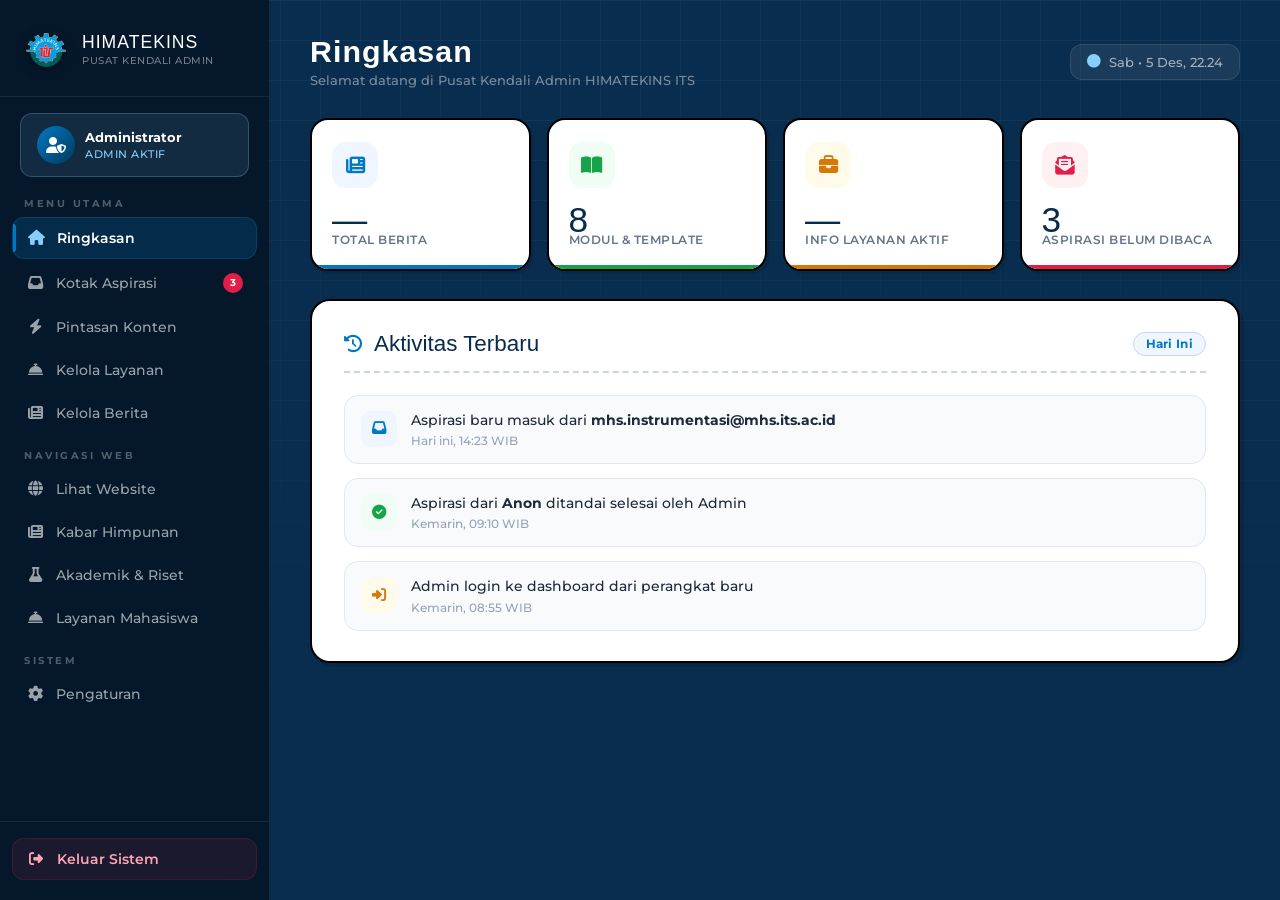
==== commit a002018a: "Update admin.html" ====
--- a/admin.html
+++ b/admin.html
@@ -1802,6 +1802,14 @@
                                 <img id="preview-foto-berita" src="" alt="preview">
                             </div>
                         </div>
+                        <div class="form-field full-width">
+                            <label>Upload Foto (opsional)</label>
+                            <input type="file" id="b-file" accept="image/*" onchange="prevBeritaFile(this.files)">
+                            <div class="foto-preview-wrap">
+                                <img id="preview-foto-file" src="" alt="preview-file">
+                            </div>
+                            <small class="font-montserrat" style="color:#64748B;display:block;margin-top:6px;">Jika Anda mengunggah file, itu akan digunakan sebagai foto utama; URL akan diabaikan.</small>
+                        </div>
                     </div>
                     <button type="submit" class="btn-simpan-layanan font-montserrat">
                         <i class="fas fa-save"></i> Simpan Berita
@@ -1904,17 +1912,60 @@
     // 4. KOTAK ASPIRASI — logic dipindah ke Firebase module di bawah
     // ----------------------------------------------------------------
 
+    // Normalize preview links for Google Drive / Imgur before rendering
+    function normalizePreviewImageUrl(url) {
+        if (!url || typeof url !== 'string') return url;
+        const u = url.trim();
+        if (!u) return u;
+
+        try {
+            const driveMatch = u.match(/\/file\/d\/([a-zA-Z0-9_-]+)/) || u.match(/[?&]id=([a-zA-Z0-9_-]+)/);
+            if (u.includes('drive.google.com') && driveMatch && driveMatch[1]) {
+                return 'https://drive.google.com/uc?export=view&id=' + driveMatch[1];
+            }
+        } catch (e) { /* ignore */ }
+
+        try {
+            const imgurMatch = u.match(/^https?:\/\/(?:www\.)?imgur\.com\/(?:gallery\/|a\/)?([a-zA-Z0-9]+)(?:\.(png|jpe?g|gif|gifv|webp))?/i);
+            if (imgurMatch && imgurMatch[1]) {
+                const ext = imgurMatch[2] ? imgurMatch[2].toLowerCase().replace('gifv', 'gif') : 'jpg';
+                return `https://i.imgur.com/${imgurMatch[1]}.${ext}`;
+            }
+        } catch (e) { /* ignore */ }
+
+        return u;
+    }
+
     // Preview foto berita saat URL diketik
     function prevBeritaFoto(url) {
         const img = document.getElementById('preview-foto-berita');
+        const filePrev = document.getElementById('preview-foto-file');
+        if (filePrev) filePrev.style.display = 'none';
         if (!img) return;
-        if (url && url.startsWith('http')) {
-            img.src = url;
+        const normalized = normalizePreviewImageUrl(url);
+        if (normalized && normalized.startsWith('http')) {
+            img.src = normalized;
             img.style.display = 'block';
             img.onerror = () => { img.style.display = 'none'; };
         } else {
             img.style.display = 'none';
         }
+    }
+
+    // Preview ketika admin memilih file lokal
+    function prevBeritaFile(files) {
+        const img = document.getElementById('preview-foto-file');
+        const urlPrev = document.getElementById('preview-foto-berita');
+        if (urlPrev) urlPrev.style.display = 'none';
+        if (!img) return;
+        if (!files || !files[0]) { img.style.display = 'none'; return; }
+        const file = files[0];
+        const reader = new FileReader();
+        reader.onload = (e) => {
+            img.src = e.target.result;
+            img.style.display = 'block';
+        };
+        reader.readAsDataURL(file);
     }
 
     function updateBadgeCounts(belum) {
@@ -1961,14 +2012,19 @@
     import { onAuthStateChanged, signOut }
         from "https://www.gstatic.com/firebasejs/10.12.0/firebase-auth.js";
     import {
-        collection, addDoc, getDocs, deleteDoc, doc, serverTimestamp, query, orderBy, updateDoc
+        collection, addDoc, getDocs, deleteDoc, doc, serverTimestamp, updateDoc
     } from "https://www.gstatic.com/firebasejs/10.12.0/firebase-firestore.js";
-    import { auth, db } from "./firebase-config.js";
+    import { getStorage, ref as sRef, uploadBytes, getDownloadURL } from "https://www.gstatic.com/firebasejs/10.12.0/firebase-storage.js";
+    import { auth, db, isAdmin } from "./firebase-config.js";
+    import { escapeHtml, safeUrl, normalizeImageUrl, urutkanTerbaru, waktuMs, pesanError } from "./data-utils.js";
 
     // ── A. Cek login ─────────────────────────────────────────────
     onAuthStateChanged(auth, (user) => {
         if (!user) {
             window.location.href = "login.html";
+        } else if (!isAdmin(user)) {
+            alert('Akun ' + user.email + ' tidak memiliki akses admin.');
+            signOut(auth).finally(() => { window.location.href = "login.html"; });
         } else {
             const nameEl  = document.getElementById('sidebar-admin-name');
             const emailEl = document.getElementById('settings-email');
@@ -1978,6 +2034,10 @@
             // Muat aspirasi setelah login terverifikasi
             muatAspirasi();
             updateStatBerita();
+            // Data layanan baru dimuat SETELAH login terverifikasi.
+            // Sebelumnya dipanggil saat halaman dibuka (belum login) sehingga
+            // ditolak oleh rules yang mewajibkan login.
+            muatLayanan(kategoriAktif);
         }
     });
 
@@ -2019,17 +2079,17 @@
             <div class="asp-card-header">
                 <div class="asp-avatar"><i class="fas ${avatarIcon}"></i></div>
                 <div class="asp-sender">
-                    <span class="asp-name">${data.nama || 'Anonim'}</span>
-                    <span class="asp-email">${emailTeks}</span>
+                    <span class="asp-name">${escapeHtml(data.nama || 'Anonim')}</span>
+                    <span class="asp-email">${escapeHtml(emailTeks)}</span>
                 </div>
                 <span class="asp-timestamp">${formatWaktu(data.createdAt)}</span>
                 <div class="asp-status-dot ${isDone ? 'done' : ''}" id="dot-${id}"></div>
             </div>
-            <p class="asp-text font-montserrat">"${data.pesan || ''}"</p>
+            <p class="asp-text font-montserrat">"${escapeHtml(data.pesan)}"</p>
             <div class="asp-card-footer">
                 ${data.lampiran ? `
                 <span class="asp-file-chip font-montserrat">
-                    <i class="fas fa-paperclip"></i> ${data.lampiran}
+                    <i class="fas fa-paperclip"></i> ${escapeHtml(data.lampiran)}
                 </span>` : ''}
                 <div class="asp-action-group" ${!data.lampiran ? 'style="margin-left:0;"' : ''}>
                     <button class="asp-btn btn-done font-montserrat ${isDone ? 'is-done' : ''}"
@@ -2052,10 +2112,9 @@
             Memuat aspirasi...</p>`;
 
         try {
-            const q    = query(collection(db, 'aspirasi'), orderBy('createdAt', 'desc'));
-            const snap = await getDocs(q);
-
-            if (snap.empty) {
+            const daftar = urutkanTerbaru(await getDocs(collection(db, 'aspirasi')));
+
+            if (daftar.length === 0) {
                 aspList.innerHTML = `<div class="empty-state">
                     <i class="fas fa-inbox"></i>
                     <p>Belum ada aspirasi masuk.</p>
@@ -2066,9 +2125,9 @@
 
             let html   = '';
             let belum  = 0;
-            snap.forEach(d => {
-                if ((d.data().status || 'pending') === 'pending') belum++;
-                html += buatKartuAspirasi(d.id, d.data());
+            daftar.forEach(d => {
+                if ((d.status || 'pending') === 'pending') belum++;
+                html += buatKartuAspirasi(d.id, d);
             });
 
             aspList.innerHTML = html;
@@ -2077,7 +2136,7 @@
         } catch (err) {
             console.error('Gagal muat aspirasi:', err);
             aspList.innerHTML = `<p style="color:#E11D48;font-family:Montserrat,sans-serif;font-size:0.85rem;padding:20px 0;">
-                Gagal memuat data: ${err.message}</p>`;
+                Gagal memuat data: ${escapeHtml(pesanError(err))}</p>`;
         }
     }
 
@@ -2160,10 +2219,10 @@
         return `
         <div class="layanan-admin-card" id="card-${id}">
             <div class="lac-info">
-                <span class="lac-badge lac-badge--${kat}">${kat.toUpperCase()}</span>
-                <h4 class="lac-judul font-amidone">${data.judul || '—'}</h4>
-                <p class="lac-desc font-montserrat">${data.deskripsi || ''}</p>
-                ${data.link ? `<a href="${data.link}" target="_blank" class="lac-link font-montserrat"><i class="fas fa-external-link-alt"></i> ${data.link}</a>` : ''}
+                <span class="lac-badge lac-badge--${escapeHtml(kat)}">${escapeHtml(kat.toUpperCase())}</span>
+                <h4 class="lac-judul font-amidone">${escapeHtml(data.judul || '—')}</h4>
+                <p class="lac-desc font-montserrat">${escapeHtml(data.deskripsi)}</p>
+                ${safeUrl(data.link) ? `<a href="${escapeHtml(safeUrl(data.link))}" target="_blank" rel="noopener noreferrer" class="lac-link font-montserrat"><i class="fas fa-external-link-alt"></i> ${escapeHtml(data.link)}</a>` : ''}
             </div>
             <button class="lac-hapus" onclick="hapusLayanan('${id}')">
                 <i class="fas fa-trash"></i>
@@ -2185,14 +2244,10 @@
     async function muatLayanan(kategori) {
         listLayanan.innerHTML = '<p class="font-montserrat" style="color:#94A3B8;padding:20px 0">Memuat...</p>';
         try {
-            const q = query(collection(db, 'layanan'), orderBy('createdAt', 'desc'));
-            const snap = await getDocs(q);
-            const items = [];
-            snap.forEach(d => {
-                if ((d.data().kategori || '').toLowerCase() === kategori) {
-                    items.push(buatKartuLayanan(d.id, d.data()));
-                }
-            });
+            const snap = await getDocs(collection(db, 'layanan'));
+            const items = urutkanTerbaru(snap)
+                .filter(d => (d.kategori || '').toString().trim().toLowerCase() === kategori)
+                .map(d => buatKartuLayanan(d.id, d));
 
             // Update badge jumlah
             const badge = document.getElementById('badge-jumlah-layanan');
@@ -2202,7 +2257,7 @@
                 ? items.join('')
                 : '<p class="font-montserrat" style="color:#94A3B8;padding:20px 0">Belum ada data untuk kategori ini. Tambahkan di atas.</p>';
         } catch (e) {
-            listLayanan.innerHTML = '<p style="color:#E11D48;font-family:Montserrat,sans-serif;font-size:0.85rem;">Gagal memuat data: ' + e.message + '</p>';
+            listLayanan.innerHTML = '<p style="color:#E11D48;font-family:Montserrat,sans-serif;font-size:0.85rem;">Gagal memuat data: ' + escapeHtml(pesanError(e)) + '</p>';
         }
         updateStatLayanan();
     }
@@ -2262,9 +2317,6 @@
         });
     });
 
-    // ── Init ──────────────────────────────────────────────────────
-    muatLayanan(kategoriAktif);
-    updateStatLayanan();
 
     // ================================================================
     // 7. FIRESTORE — Kelola Berita (Kabar Himpunan)
@@ -2282,21 +2334,22 @@
     }
 
     function formatTgl(ts) {
-        if (!ts) return '';
-        const d = ts.toDate ? ts.toDate() : new Date(ts);
-        return d.toLocaleDateString('id-ID', { day:'numeric', month:'long', year:'numeric' });
+        const ms = waktuMs(ts);
+        if (!ms) return '';
+        return new Date(ms).toLocaleDateString('id-ID', { day:'numeric', month:'long', year:'numeric' });
     }
 
     function buatKartuBerita(id, data) {
-        const fotoHtml = data.urlFoto
-            ? `<div class="bac-foto"><img src="${data.urlFoto}" alt="foto" onerror="this.parentElement.innerHTML='<i class=\\'fas fa-image\\'></i>'"></div>`
+        const foto = normalizeImageUrl(data.urlFoto);
+        const fotoHtml = foto
+            ? `<div class="bac-foto"><img src="${escapeHtml(foto)}" alt="foto" onerror="this.parentElement.innerHTML='<i class=\\'fas fa-image\\'></i>'"></div>`
             : `<div class="bac-foto"><i class="fas fa-image"></i></div>`;
         return `
         <div class="berita-admin-card" id="bcard-${id}">
             ${fotoHtml}
             <div class="bac-info">
-                <h4 class="bac-judul font-amidone">${data.judul || '—'}</h4>
-                <p class="bac-kutipan font-montserrat">${data.kutipan || ''}</p>
+                <h4 class="bac-judul font-amidone">${escapeHtml(data.judul || '—')}</h4>
+                <p class="bac-kutipan font-montserrat">${escapeHtml(data.kutipan)}</p>
                 <span class="bac-tanggal font-montserrat"><i class="fas fa-calendar-alt"></i> ${formatTgl(data.createdAt)}</span>
             </div>
             <button class="bac-hapus" onclick="hapusBerita('${id}')">
@@ -2310,17 +2363,12 @@
         if (!listEl) return;
         listEl.innerHTML = '<p class="font-montserrat" style="color:#94A3B8;padding:20px 0">Memuat...</p>';
         try {
-            const q = query(collection(db, 'berita'), orderBy('createdAt', 'desc'));
-            const snap = await getDocs(q);
-            if (snap.empty) {
-                listEl.innerHTML = '<p class="font-montserrat" style="color:#94A3B8;padding:20px 0">Belum ada berita. Tambahkan di atas.</p>';
-            } else {
-                let html = '';
-                snap.forEach(d => { html += buatKartuBerita(d.id, d.data()); });
-                listEl.innerHTML = html;
-            }
+            const daftar = urutkanTerbaru(await getDocs(collection(db, 'berita')));
+            listEl.innerHTML = daftar.length
+                ? daftar.map(d => buatKartuBerita(d.id, d)).join('')
+                : '<p class="font-montserrat" style="color:#94A3B8;padding:20px 0">Belum ada berita. Tambahkan di atas.</p>';
         } catch(e) {
-            listEl.innerHTML = `<p style="color:#E11D48;font-family:Montserrat,sans-serif;font-size:0.85rem;">Gagal memuat: ${e.message}</p>`;
+            listEl.innerHTML = `<p style="color:#E11D48;font-family:Montserrat,sans-serif;font-size:0.85rem;">Gagal memuat: ${escapeHtml(pesanError(e))}</p>`;
         }
         updateStatBerita();
     }
@@ -2348,16 +2396,34 @@
             btn.innerHTML = '<i class="fas fa-spinner fa-spin"></i> Menyimpan...';
             btn.disabled = true;
             try {
+                // Prioritaskan file upload jika ada, jika tidak gunakan URL yang dimasukkan
+                let finalFotoUrl = document.getElementById('b-foto').value.trim() || '';
+                const fileInput = document.getElementById('b-file');
+                if (fileInput && fileInput.files && fileInput.files[0]) {
+                    const file = fileInput.files[0];
+                    const storage = getStorage();
+                    const path = `berita/${Date.now()}_${file.name.replace(/[^a-zA-Z0-9_.-]/g,'_')}`;
+                    const ref = sRef(storage, path);
+                    try {
+                        await uploadBytes(ref, file);
+                        finalFotoUrl = await getDownloadURL(ref);
+                    } catch (upErr) {
+                        throw new Error('Upload foto ke Firebase Storage gagal (' + (upErr.code || upErr.message) + '). Storage butuh paket Blaze; sebagai gantinya isi kolom URL foto dengan link Google Drive yang dibagikan "Siapa saja yang memiliki link".');
+                    }
+                }
+
                 await addDoc(collection(db, 'berita'), {
                     judul:    document.getElementById('b-judul').value.trim(),
                     kutipan:  document.getElementById('b-kutipan').value.trim(),
                     konten:   document.getElementById('b-konten').value.trim(),
-                    urlFoto:  document.getElementById('b-foto').value.trim(),
+                    urlFoto:  finalFotoUrl,
                     createdAt: serverTimestamp()
                 });
                 formBerita.reset();
                 const prev = document.getElementById('preview-foto-berita');
                 if (prev) prev.style.display = 'none';
+                const prevf = document.getElementById('preview-foto-file');
+                if (prevf) prevf.style.display = 'none';
                 muatBerita();
             } catch(e) { alert('Gagal menyimpan: ' + e.message); }
             btn.innerHTML = orig;
@@ -2370,9 +2436,7 @@
         muatBerita();
     });
 
-    // Init stat
-    updateStatBerita();
 
 </script>
 </body>
-</html>+</html>
